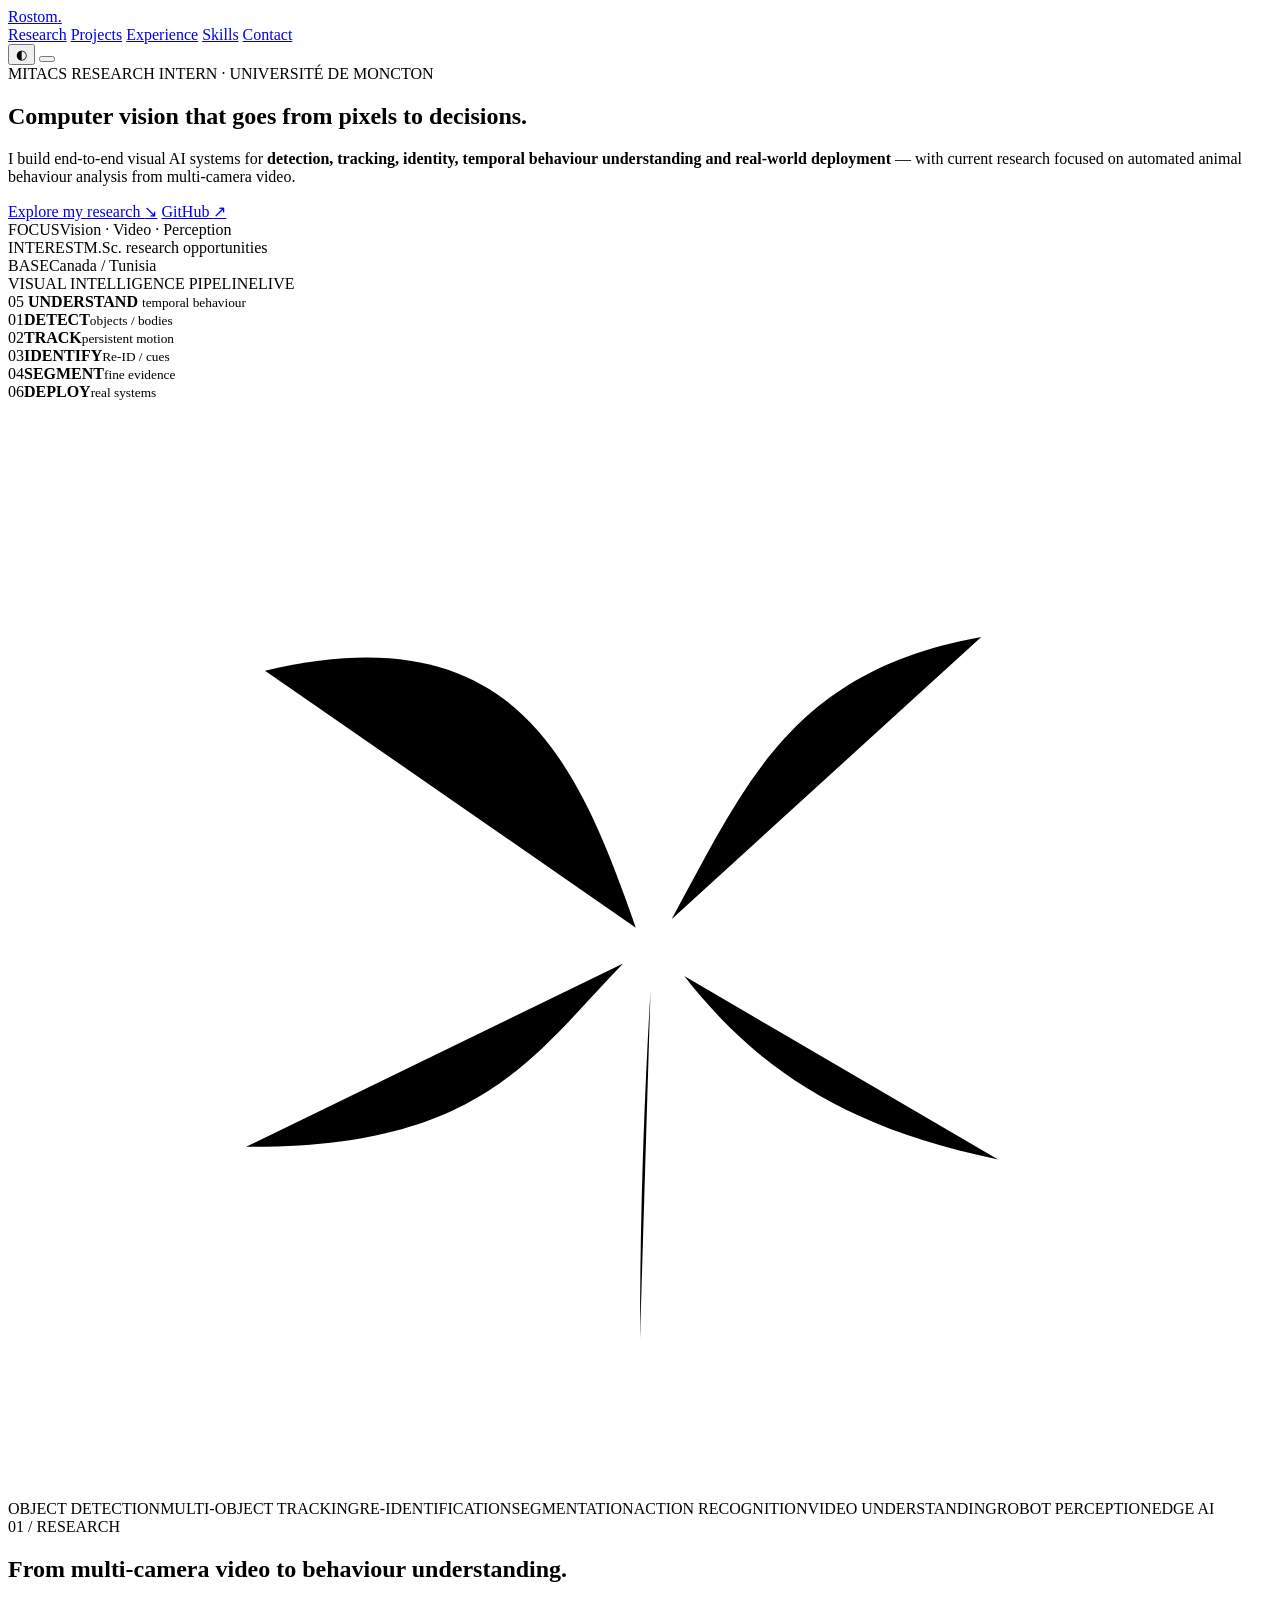
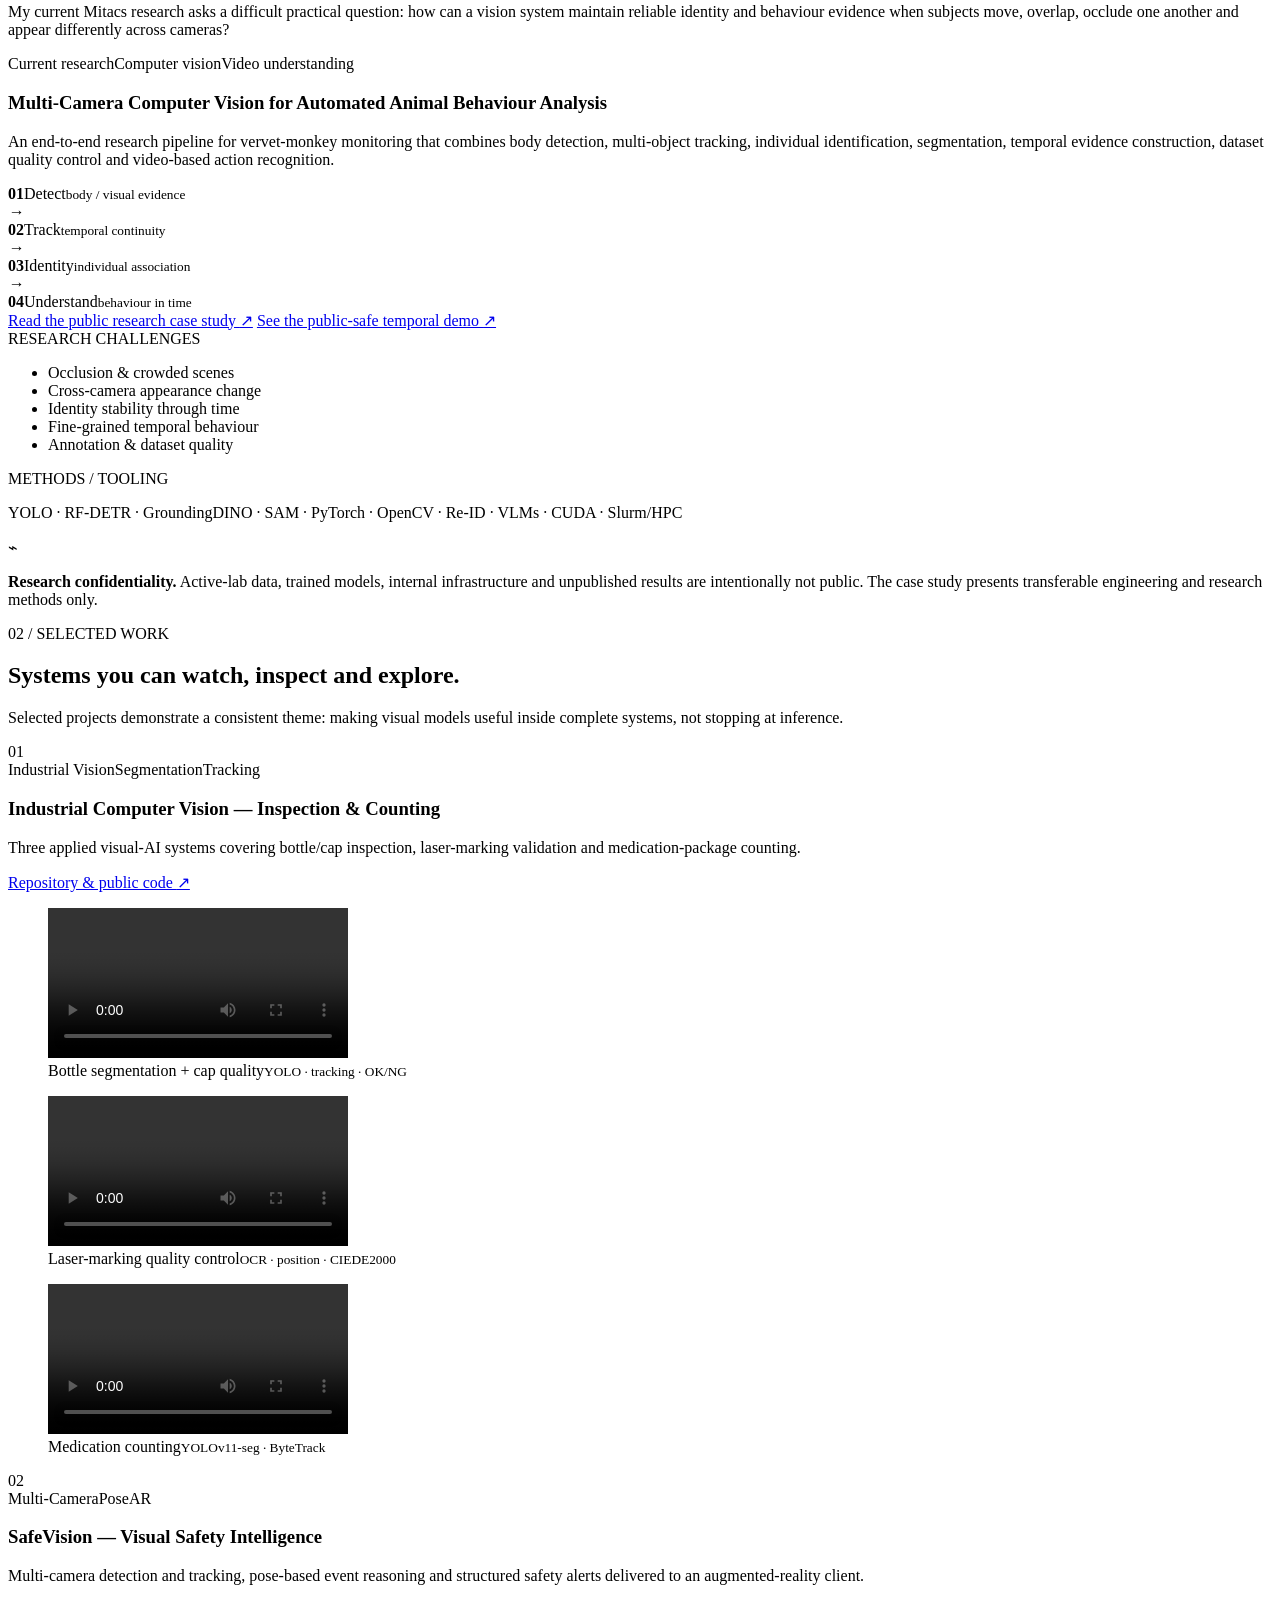
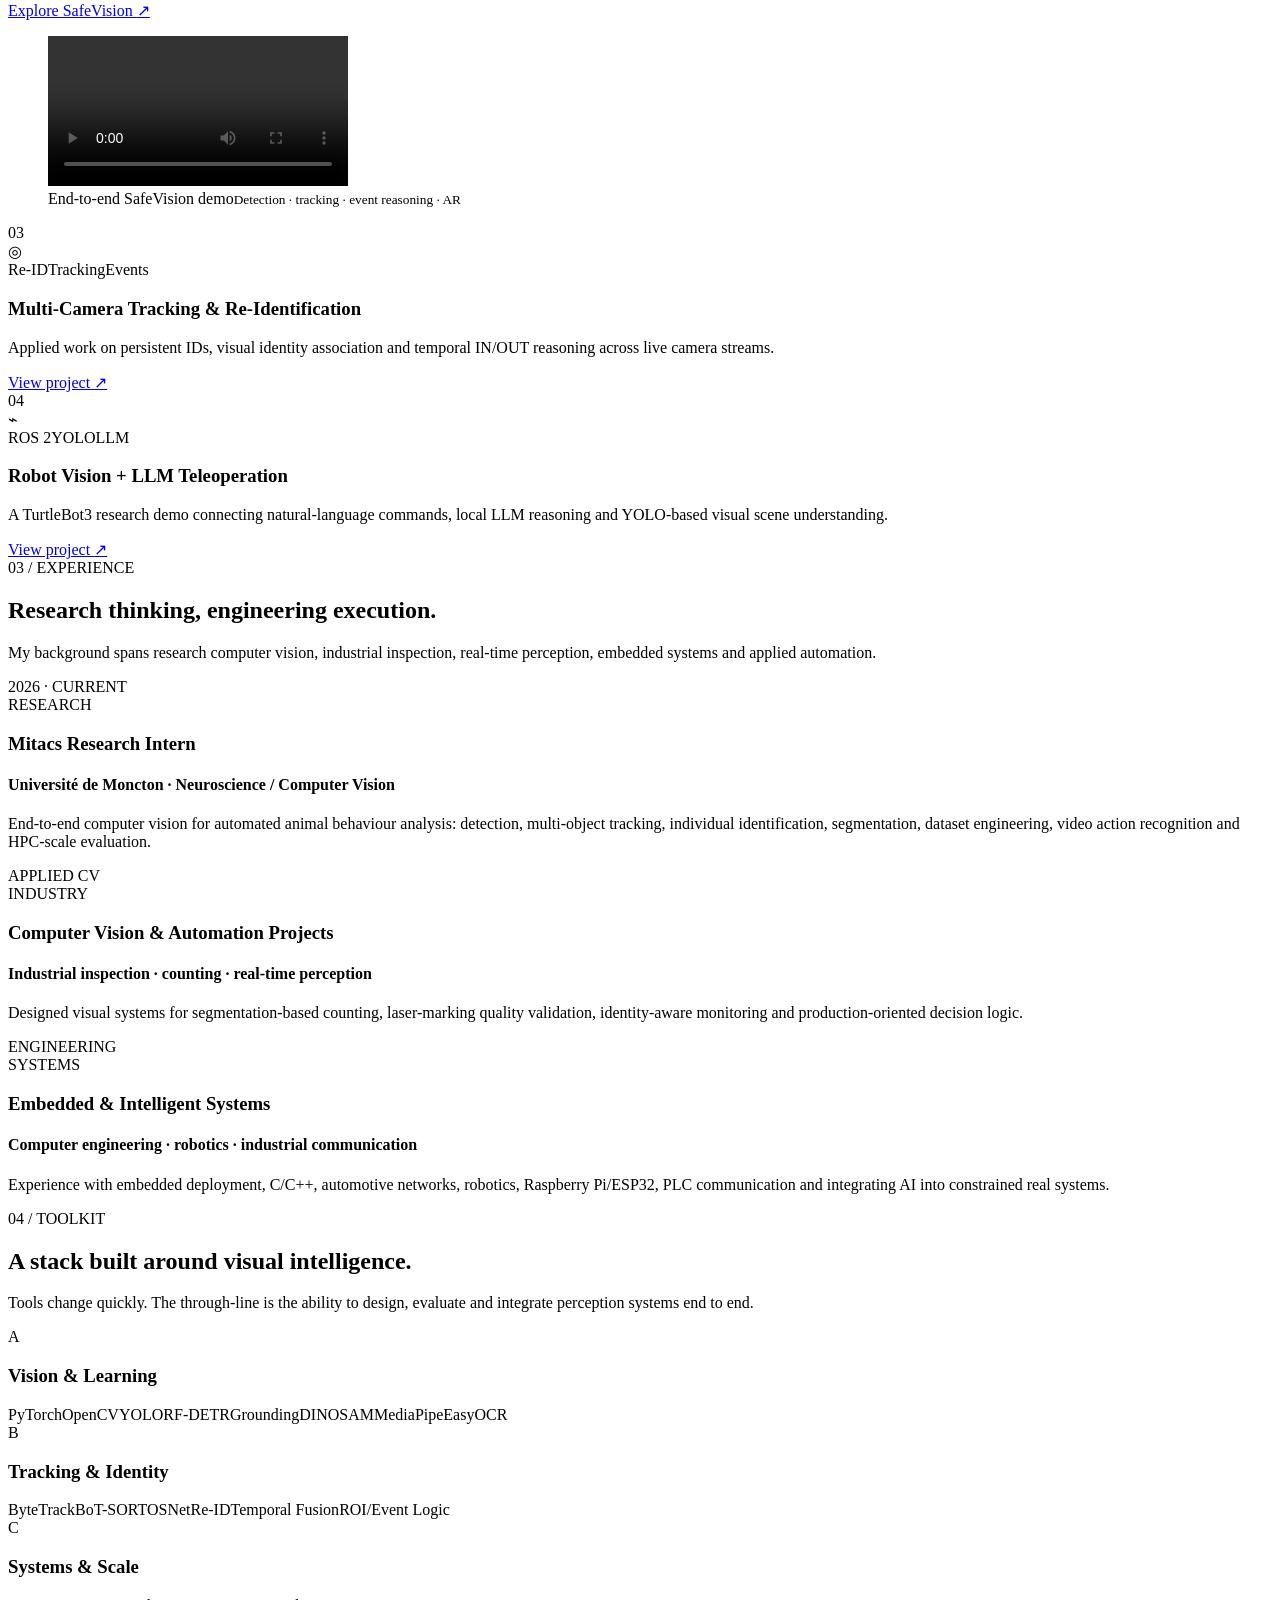
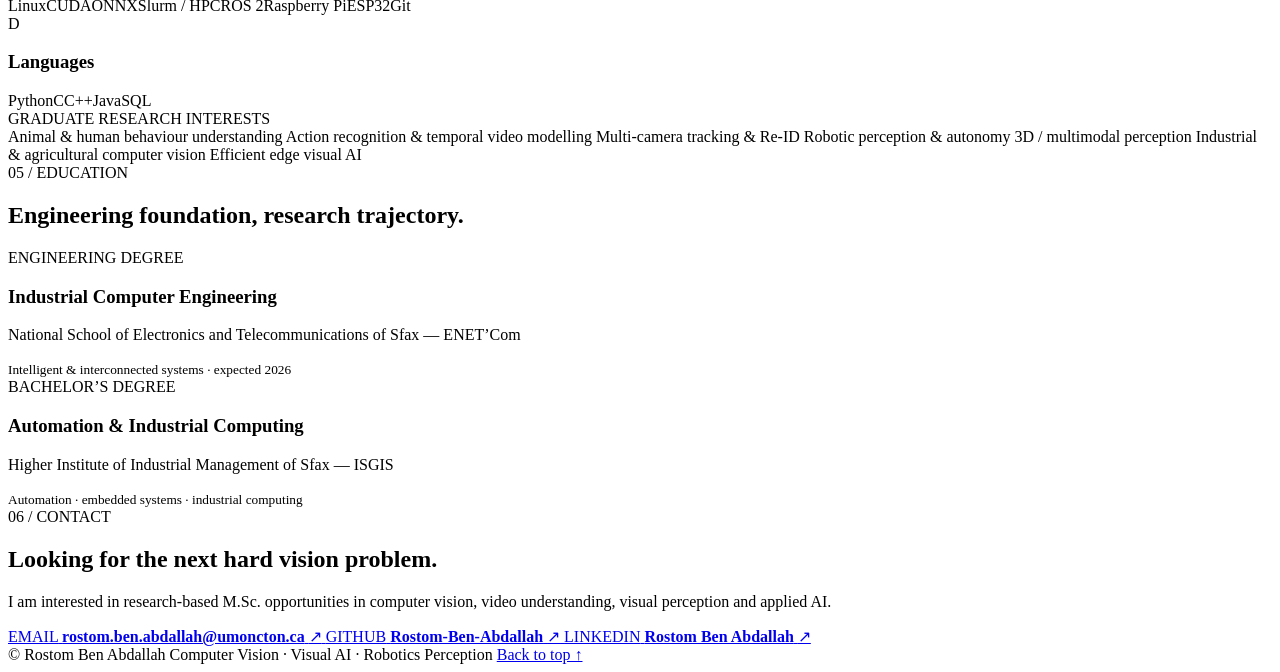
==== index.html @ 2f37734d "Build research-first computer vision portfolio homepage" ====
<!DOCTYPE html>
<html lang="en" data-theme="dark">
<head>
  <meta charset="UTF-8" />
  <meta name="viewport" content="width=device-width, initial-scale=1.0" />
  <meta name="theme-color" content="#07101f" />
  <meta name="description" content="Rostom Ben Abdallah — computer vision, visual AI, multi-object tracking, re-identification, action recognition, robotics perception and industrial vision." />
  <meta name="author" content="Rostom Ben Abdallah" />
  <meta property="og:title" content="Rostom Ben Abdallah | Computer Vision & Visual AI" />
  <meta property="og:description" content="Research portfolio in computer vision, behaviour understanding, tracking, re-identification, robotics perception and industrial visual AI." />
  <meta property="og:type" content="website" />
  <meta property="og:url" content="https://rostom-ben-abdallah.github.io/" />
  <meta name="twitter:card" content="summary_large_image" />
  <title>Rostom Ben Abdallah | Computer Vision & Visual AI</title>
  <link rel="icon" href="assets/favicon.svg" type="image/svg+xml" />
  <link rel="preconnect" href="https://fonts.googleapis.com" />
  <link rel="preconnect" href="https://fonts.gstatic.com" crossorigin />
  <link href="https://fonts.googleapis.com/css2?family=DM+Mono:wght@400;500&family=Manrope:wght@400;500;600;700;800&display=swap" rel="stylesheet" />
  <link rel="stylesheet" href="styles.css" />
  <script type="application/ld+json">
  {
    "@context": "https://schema.org",
    "@type": "Person",
    "name": "Rostom Ben Abdallah",
    "url": "https://rostom-ben-abdallah.github.io/",
    "sameAs": [
      "https://github.com/Rostom-Ben-Abdallah",
      "https://www.linkedin.com/in/rostom-ben-abdallah-77bb441a1/"
    ],
    "affiliation": {
      "@type": "CollegeOrUniversity",
      "name": "Université de Moncton"
    },
    "knowsAbout": [
      "Computer Vision",
      "Multi-Object Tracking",
      "Re-Identification",
      "Action Recognition",
      "Video Understanding",
      "Robotics Perception",
      "Industrial Artificial Intelligence"
    ]
  }
  </script>
</head>
<body>
  <div class="noise" aria-hidden="true"></div>
  <div class="cursor-glow" aria-hidden="true"></div>

  <header class="site-header" id="top">
    <nav class="nav shell" aria-label="Primary navigation">
      <a class="brand" href="#top" aria-label="Rostom Ben Abdallah home">
        <span class="brand-mark" aria-hidden="true"><span></span><span></span><span></span></span>
        <span>Rostom<span class="brand-dot">.</span></span>
      </a>

      <div class="nav-links" id="navLinks">
        <a href="#research">Research</a>
        <a href="#projects">Projects</a>
        <a href="#experience">Experience</a>
        <a href="#skills">Skills</a>
        <a href="#contact">Contact</a>
      </div>

      <div class="nav-actions">
        <button class="icon-btn" id="themeToggle" type="button" aria-label="Toggle light and dark theme" title="Toggle theme">
          <span class="theme-icon" aria-hidden="true">◐</span>
        </button>
        <button class="menu-btn" id="menuToggle" type="button" aria-label="Open navigation" aria-expanded="false">
          <span></span><span></span>
        </button>
      </div>
    </nav>
  </header>

  <main>
    <section class="hero shell" aria-labelledby="heroTitle">
      <div class="hero-copy reveal">
        <div class="eyebrow"><span class="status-dot"></span> MITACS RESEARCH INTERN · UNIVERSITÉ DE MONCTON</div>
        <h1 id="heroTitle">Computer vision that goes from <span class="gradient-text">pixels to decisions.</span></h1>
        <p class="hero-lede">
          I build end-to-end visual AI systems for <strong>detection, tracking, identity, temporal behaviour understanding and real-world deployment</strong> — with current research focused on automated animal behaviour analysis from multi-camera video.
        </p>
        <div class="hero-actions">
          <a class="btn btn-primary" href="#research">Explore my research <span aria-hidden="true">↘</span></a>
          <a class="btn btn-ghost" href="https://github.com/Rostom-Ben-Abdallah" target="_blank" rel="noreferrer">GitHub <span aria-hidden="true">↗</span></a>
        </div>
        <div class="hero-meta" aria-label="Research focus summary">
          <div><span class="meta-kicker">FOCUS</span><span>Vision · Video · Perception</span></div>
          <div><span class="meta-kicker">INTEREST</span><span>M.Sc. research opportunities</span></div>
          <div><span class="meta-kicker">BASE</span><span>Canada / Tunisia</span></div>
        </div>
      </div>

      <div class="hero-visual reveal delay-1" aria-label="Visual AI research pipeline illustration">
        <div class="vision-stage">
          <div class="scan-line" aria-hidden="true"></div>
          <div class="stage-grid" aria-hidden="true"></div>
          <div class="vision-caption"><span>VISUAL INTELLIGENCE PIPELINE</span><span class="live-pill">LIVE</span></div>

          <div class="pipeline-orbit orbit-a" aria-hidden="true"></div>
          <div class="pipeline-orbit orbit-b" aria-hidden="true"></div>

          <div class="pipeline-node node-core">
            <span class="node-index">05</span>
            <strong>UNDERSTAND</strong>
            <small>temporal behaviour</small>
          </div>
          <div class="pipeline-node node-detect"><span class="node-index">01</span><strong>DETECT</strong><small>objects / bodies</small></div>
          <div class="pipeline-node node-track"><span class="node-index">02</span><strong>TRACK</strong><small>persistent motion</small></div>
          <div class="pipeline-node node-id"><span class="node-index">03</span><strong>IDENTIFY</strong><small>Re-ID / cues</small></div>
          <div class="pipeline-node node-seg"><span class="node-index">04</span><strong>SEGMENT</strong><small>fine evidence</small></div>
          <div class="pipeline-node node-deploy"><span class="node-index">06</span><strong>DEPLOY</strong><small>real systems</small></div>

          <svg class="pipeline-lines" viewBox="0 0 600 520" aria-hidden="true">
            <defs>
              <linearGradient id="lineGradient" x1="0" x2="1">
                <stop offset="0%" stop-color="#4fd1ff" stop-opacity="0.12" />
                <stop offset="50%" stop-color="#8f7cff" stop-opacity="0.78" />
                <stop offset="100%" stop-color="#7df7c5" stop-opacity="0.14" />
              </linearGradient>
            </defs>
            <path d="M122 128 C240 100 270 170 298 250" />
            <path d="M462 112 C372 128 350 182 315 246" />
            <path d="M113 354 C225 355 250 310 292 267" />
            <path d="M470 360 C390 344 350 310 321 273" />
            <path d="M300 445 C300 385 302 330 305 280" />
          </svg>
        </div>
      </div>
    </section>

    <section class="signal-strip" aria-label="Technical areas">
      <div class="signal-track">
        <span>OBJECT DETECTION</span><i></i><span>MULTI-OBJECT TRACKING</span><i></i><span>RE-IDENTIFICATION</span><i></i><span>SEGMENTATION</span><i></i><span>ACTION RECOGNITION</span><i></i><span>VIDEO UNDERSTANDING</span><i></i><span>ROBOT PERCEPTION</span><i></i><span>EDGE AI</span>
      </div>
    </section>

    <section class="section shell" id="research" aria-labelledby="researchTitle">
      <div class="section-heading reveal">
        <div>
          <span class="section-index">01 / RESEARCH</span>
          <h2 id="researchTitle">From multi-camera video to <span class="muted">behaviour understanding.</span></h2>
        </div>
        <p>
          My current Mitacs research asks a difficult practical question: how can a vision system maintain reliable identity and behaviour evidence when subjects move, overlap, occlude one another and appear differently across cameras?
        </p>
      </div>

      <article class="research-feature reveal">
        <div class="research-main">
          <div class="research-labels">
            <span>Current research</span><span>Computer vision</span><span>Video understanding</span>
          </div>
          <h3>Multi-Camera Computer Vision for Automated Animal Behaviour Analysis</h3>
          <p>
            An end-to-end research pipeline for vervet-monkey monitoring that combines body detection, multi-object tracking, individual identification, segmentation, temporal evidence construction, dataset quality control and video-based action recognition.
          </p>

          <div class="research-flow" aria-label="Research workflow">
            <div><b>01</b><span>Detect</span><small>body / visual evidence</small></div>
            <em>→</em>
            <div><b>02</b><span>Track</span><small>temporal continuity</small></div>
            <em>→</em>
            <div><b>03</b><span>Identity</span><small>individual association</small></div>
            <em>→</em>
            <div><b>04</b><span>Understand</span><small>behaviour in time</small></div>
          </div>

          <div class="research-links">
            <a class="text-link" href="https://github.com/Rostom-Ben-Abdallah/Rostom-Ben-Abdallah/blob/main/portfolio/mitacs-animal-behavior-vision.md" target="_blank" rel="noreferrer">Read the public research case study <span>↗</span></a>
            <a class="text-link" href="https://github.com/Rostom-Ben-Abdallah/Rostom-Ben-Abdallah/tree/main/demos" target="_blank" rel="noreferrer">See the public-safe temporal demo <span>↗</span></a>
          </div>
        </div>

        <aside class="research-aside">
          <div class="aside-block">
            <span class="aside-title">RESEARCH CHALLENGES</span>
            <ul>
              <li>Occlusion & crowded scenes</li>
              <li>Cross-camera appearance change</li>
              <li>Identity stability through time</li>
              <li>Fine-grained temporal behaviour</li>
              <li>Annotation & dataset quality</li>
            </ul>
          </div>
          <div class="aside-block">
            <span class="aside-title">METHODS / TOOLING</span>
            <p>YOLO · RF-DETR · GroundingDINO · SAM · PyTorch · OpenCV · Re-ID · VLMs · CUDA · Slurm/HPC</p>
          </div>
          <div class="confidential-note">
            <span aria-hidden="true">⌁</span>
            <p><strong>Research confidentiality.</strong> Active-lab data, trained models, internal infrastructure and unpublished results are intentionally not public. The case study presents transferable engineering and research methods only.</p>
          </div>
        </aside>
      </article>
    </section>

    <section class="section section-projects" id="projects" aria-labelledby="projectsTitle">
      <div class="shell">
        <div class="section-heading reveal">
          <div>
            <span class="section-index">02 / SELECTED WORK</span>
            <h2 id="projectsTitle">Systems you can <span class="muted">watch, inspect and explore.</span></h2>
          </div>
          <p>Selected projects demonstrate a consistent theme: making visual models useful inside complete systems, not stopping at inference.</p>
        </div>

        <div class="project-grid">
          <article class="project-card project-wide reveal">
            <div class="project-info">
              <div class="project-number">01</div>
              <div class="project-tags"><span>Industrial Vision</span><span>Segmentation</span><span>Tracking</span></div>
              <h3>Industrial Computer Vision — Inspection & Counting</h3>
              <p>Three applied visual-AI systems covering bottle/cap inspection, laser-marking validation and medication-package counting.</p>
              <a class="text-link" href="https://github.com/Rostom-Ben-Abdallah/industrial-vision-quality-control" target="_blank" rel="noreferrer">Repository & public code <span>↗</span></a>
            </div>
            <div class="video-stack">
              <figure class="video-card">
                <video controls playsinline preload="metadata" src="https://github.com/user-attachments/assets/8f01de0a-532a-40ac-932f-2ff271ecea43"></video>
                <figcaption><span>Bottle segmentation + cap quality</span><small>YOLO · tracking · OK/NG</small></figcaption>
              </figure>
              <figure class="video-card">
                <video controls playsinline preload="metadata" src="https://github.com/user-attachments/assets/8aa7c5ec-2791-41a1-9837-2bae320c3ea0"></video>
                <figcaption><span>Laser-marking quality control</span><small>OCR · position · CIEDE2000</small></figcaption>
              </figure>
              <figure class="video-card">
                <video controls playsinline preload="metadata" src="https://github.com/user-attachments/assets/c11e8a28-19eb-49b8-8467-d3547293a64f"></video>
                <figcaption><span>Medication counting</span><small>YOLOv11-seg · ByteTrack</small></figcaption>
              </figure>
            </div>
          </article>

          <article class="project-card reveal">
            <div class="project-info compact">
              <div class="project-number">02</div>
              <div class="project-tags"><span>Multi-Camera</span><span>Pose</span><span>AR</span></div>
              <h3>SafeVision — Visual Safety Intelligence</h3>
              <p>Multi-camera detection and tracking, pose-based event reasoning and structured safety alerts delivered to an augmented-reality client.</p>
              <a class="text-link" href="https://github.com/Rostom-Ben-Abdallah/safevision-multicamera-vision" target="_blank" rel="noreferrer">Explore SafeVision <span>↗</span></a>
            </div>
            <figure class="video-card video-feature">
              <video controls playsinline preload="metadata" src="https://github.com/user-attachments/assets/1d871f73-b5b0-446e-bc65-86a07baaf2be"></video>
              <figcaption><span>End-to-end SafeVision demo</span><small>Detection · tracking · event reasoning · AR</small></figcaption>
            </figure>
          </article>

          <article class="project-card project-minimal reveal">
            <div class="project-number">03</div>
            <div class="project-icon" aria-hidden="true">◎</div>
            <div class="project-tags"><span>Re-ID</span><span>Tracking</span><span>Events</span></div>
            <h3>Multi-Camera Tracking & Re-Identification</h3>
            <p>Applied work on persistent IDs, visual identity association and temporal IN/OUT reasoning across live camera streams.</p>
            <a class="text-link" href="https://github.com/Rostom-Ben-Abdallah/multicamera-tracking-reid" target="_blank" rel="noreferrer">View project <span>↗</span></a>
          </article>

          <article class="project-card project-minimal reveal">
            <div class="project-number">04</div>
            <div class="project-icon" aria-hidden="true">⌁</div>
            <div class="project-tags"><span>ROS 2</span><span>YOLO</span><span>LLM</span></div>
            <h3>Robot Vision + LLM Teleoperation</h3>
            <p>A TurtleBot3 research demo connecting natural-language commands, local LLM reasoning and YOLO-based visual scene understanding.</p>
            <a class="text-link" href="https://github.com/Rostom-Ben-Abdallah/robot-vision-llm-teleop" target="_blank" rel="noreferrer">View project <span>↗</span></a>
          </article>
        </div>
      </div>
    </section>

    <section class="section shell" id="experience" aria-labelledby="experienceTitle">
      <div class="section-heading reveal">
        <div>
          <span class="section-index">03 / EXPERIENCE</span>
          <h2 id="experienceTitle">Research thinking, <span class="muted">engineering execution.</span></h2>
        </div>
        <p>My background spans research computer vision, industrial inspection, real-time perception, embedded systems and applied automation.</p>
      </div>

      <div class="timeline reveal">
        <article class="timeline-item current">
          <div class="timeline-date">2026 · CURRENT</div>
          <div class="timeline-line"><span></span></div>
          <div class="timeline-content">
            <span class="timeline-type">RESEARCH</span>
            <h3>Mitacs Research Intern</h3>
            <h4>Université de Moncton · Neuroscience / Computer Vision</h4>
            <p>End-to-end computer vision for automated animal behaviour analysis: detection, multi-object tracking, individual identification, segmentation, dataset engineering, video action recognition and HPC-scale evaluation.</p>
          </div>
        </article>

        <article class="timeline-item">
          <div class="timeline-date">APPLIED CV</div>
          <div class="timeline-line"><span></span></div>
          <div class="timeline-content">
            <span class="timeline-type">INDUSTRY</span>
            <h3>Computer Vision & Automation Projects</h3>
            <h4>Industrial inspection · counting · real-time perception</h4>
            <p>Designed visual systems for segmentation-based counting, laser-marking quality validation, identity-aware monitoring and production-oriented decision logic.</p>
          </div>
        </article>

        <article class="timeline-item">
          <div class="timeline-date">ENGINEERING</div>
          <div class="timeline-line"><span></span></div>
          <div class="timeline-content">
            <span class="timeline-type">SYSTEMS</span>
            <h3>Embedded & Intelligent Systems</h3>
            <h4>Computer engineering · robotics · industrial communication</h4>
            <p>Experience with embedded deployment, C/C++, automotive networks, robotics, Raspberry Pi/ESP32, PLC communication and integrating AI into constrained real systems.</p>
          </div>
        </article>
      </div>
    </section>

    <section class="section skills-section" id="skills" aria-labelledby="skillsTitle">
      <div class="shell">
        <div class="section-heading reveal">
          <div>
            <span class="section-index">04 / TOOLKIT</span>
            <h2 id="skillsTitle">A stack built around <span class="muted">visual intelligence.</span></h2>
          </div>
          <p>Tools change quickly. The through-line is the ability to design, evaluate and integrate perception systems end to end.</p>
        </div>

        <div class="skills-grid reveal">
          <div class="skill-group">
            <span class="skill-index">A</span>
            <h3>Vision & Learning</h3>
            <div class="skill-cloud"><span>PyTorch</span><span>OpenCV</span><span>YOLO</span><span>RF-DETR</span><span>GroundingDINO</span><span>SAM</span><span>MediaPipe</span><span>EasyOCR</span></div>
          </div>
          <div class="skill-group">
            <span class="skill-index">B</span>
            <h3>Tracking & Identity</h3>
            <div class="skill-cloud"><span>ByteTrack</span><span>BoT-SORT</span><span>OSNet</span><span>Re-ID</span><span>Temporal Fusion</span><span>ROI/Event Logic</span></div>
          </div>
          <div class="skill-group">
            <span class="skill-index">C</span>
            <h3>Systems & Scale</h3>
            <div class="skill-cloud"><span>Linux</span><span>CUDA</span><span>ONNX</span><span>Slurm / HPC</span><span>ROS 2</span><span>Raspberry Pi</span><span>ESP32</span><span>Git</span></div>
          </div>
          <div class="skill-group">
            <span class="skill-index">D</span>
            <h3>Languages</h3>
            <div class="skill-cloud"><span>Python</span><span>C</span><span>C++</span><span>Java</span><span>SQL</span></div>
          </div>
        </div>

        <div class="research-interests reveal">
          <span class="aside-title">GRADUATE RESEARCH INTERESTS</span>
          <div class="interest-list">
            <span>Animal & human behaviour understanding</span>
            <span>Action recognition & temporal video modelling</span>
            <span>Multi-camera tracking & Re-ID</span>
            <span>Robotic perception & autonomy</span>
            <span>3D / multimodal perception</span>
            <span>Industrial & agricultural computer vision</span>
            <span>Efficient edge visual AI</span>
          </div>
        </div>
      </div>
    </section>

    <section class="section shell education-section" aria-labelledby="educationTitle">
      <div class="section-heading reveal">
        <div>
          <span class="section-index">05 / EDUCATION</span>
          <h2 id="educationTitle">Engineering foundation, <span class="muted">research trajectory.</span></h2>
        </div>
      </div>
      <div class="education-grid reveal">
        <article>
          <span class="education-level">ENGINEERING DEGREE</span>
          <h3>Industrial Computer Engineering</h3>
          <p>National School of Electronics and Telecommunications of Sfax — ENET’Com</p>
          <small>Intelligent & interconnected systems · expected 2026</small>
        </article>
        <article>
          <span class="education-level">BACHELOR’S DEGREE</span>
          <h3>Automation & Industrial Computing</h3>
          <p>Higher Institute of Industrial Management of Sfax — ISGIS</p>
          <small>Automation · embedded systems · industrial computing</small>
        </article>
      </div>
    </section>

    <section class="contact-section" id="contact" aria-labelledby="contactTitle">
      <div class="shell contact-grid">
        <div class="contact-copy reveal">
          <span class="section-index">06 / CONTACT</span>
          <h2 id="contactTitle">Looking for the next hard <span class="gradient-text">vision problem.</span></h2>
          <p>I am interested in research-based M.Sc. opportunities in computer vision, video understanding, visual perception and applied AI.</p>
        </div>
        <div class="contact-actions reveal delay-1">
          <a class="contact-card" href="mailto:rostom.ben.abdallah@umoncton.ca">
            <span class="contact-label">EMAIL</span>
            <strong>rostom.ben.abdallah@umoncton.ca</strong>
            <span class="contact-arrow">↗</span>
          </a>
          <a class="contact-card" href="https://github.com/Rostom-Ben-Abdallah" target="_blank" rel="noreferrer">
            <span class="contact-label">GITHUB</span>
            <strong>Rostom-Ben-Abdallah</strong>
            <span class="contact-arrow">↗</span>
          </a>
          <a class="contact-card" href="https://www.linkedin.com/in/rostom-ben-abdallah-77bb441a1/" target="_blank" rel="noreferrer">
            <span class="contact-label">LINKEDIN</span>
            <strong>Rostom Ben Abdallah</strong>
            <span class="contact-arrow">↗</span>
          </a>
        </div>
      </div>
    </section>
  </main>

  <footer class="footer shell">
    <span>© <span id="year"></span> Rostom Ben Abdallah</span>
    <span>Computer Vision · Visual AI · Robotics Perception</span>
    <a href="#top">Back to top ↑</a>
  </footer>

  <script src="app.js"></script>
</body>
</html>
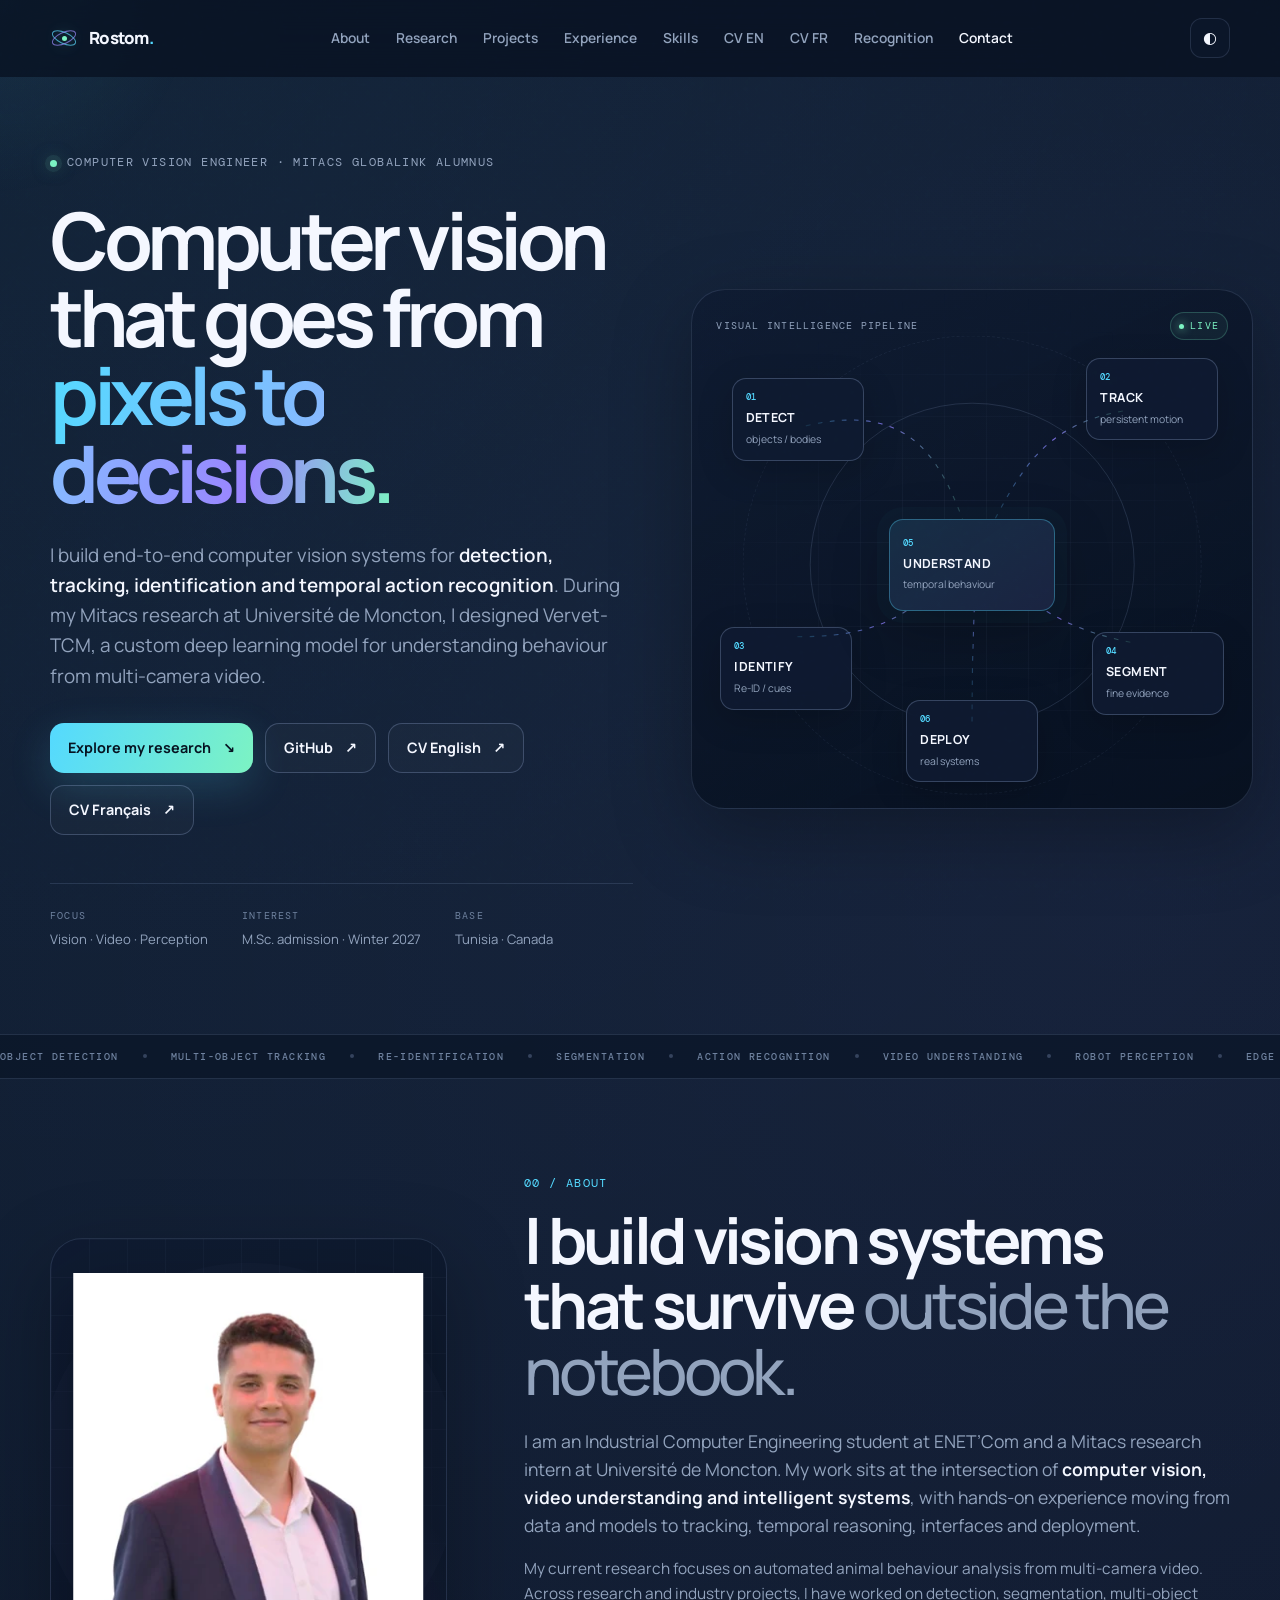
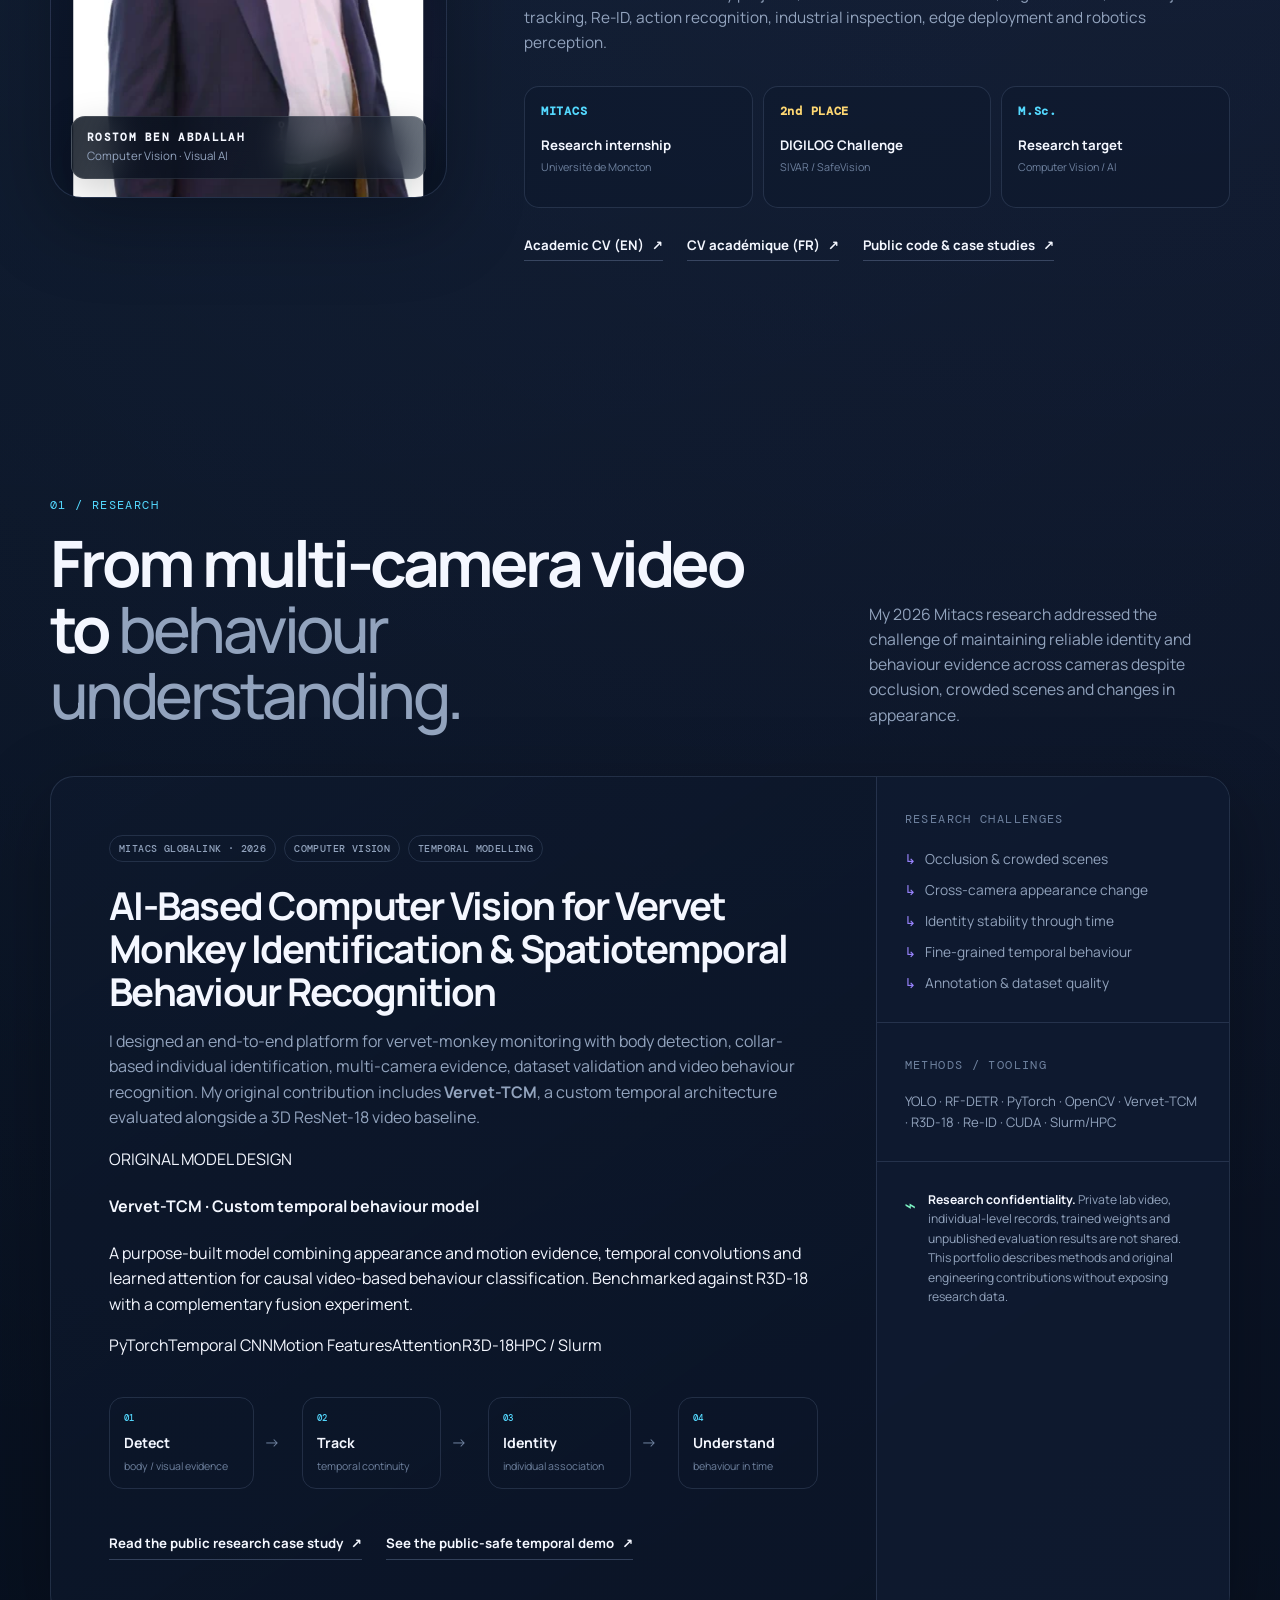
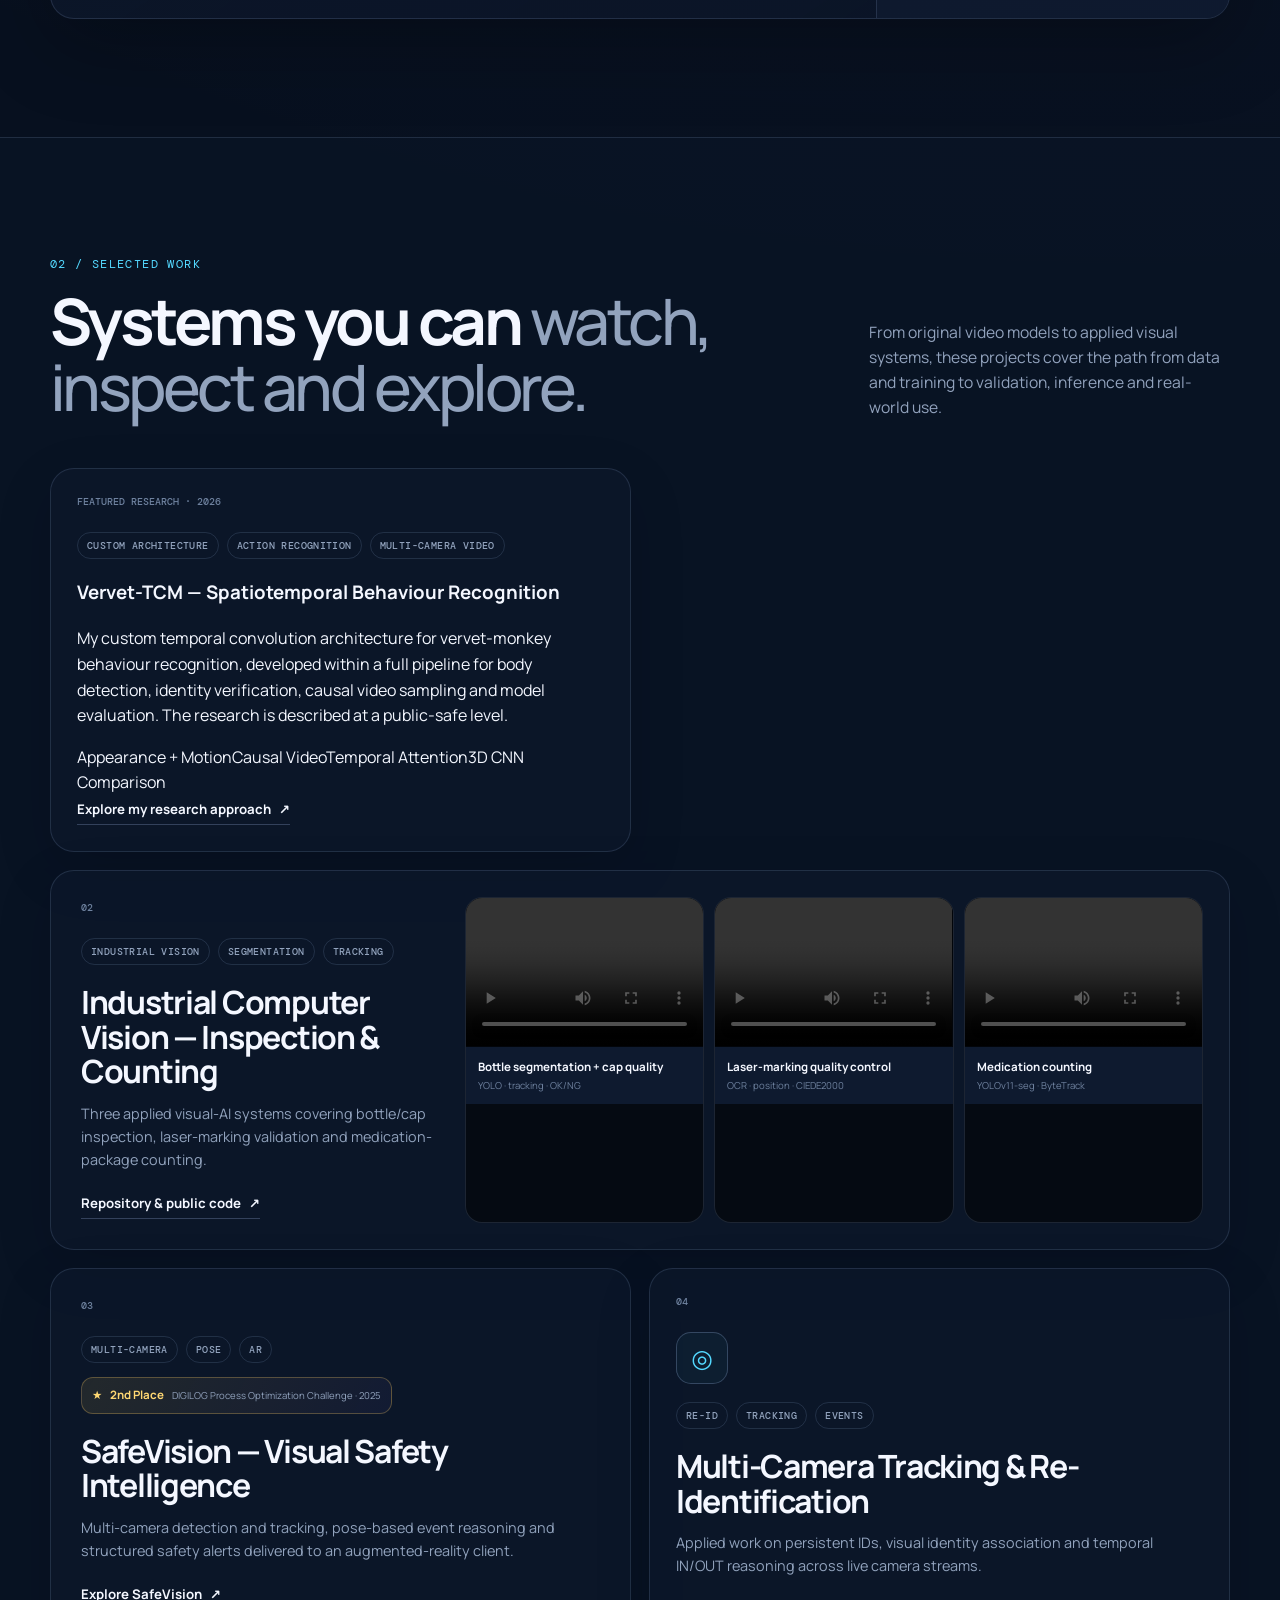
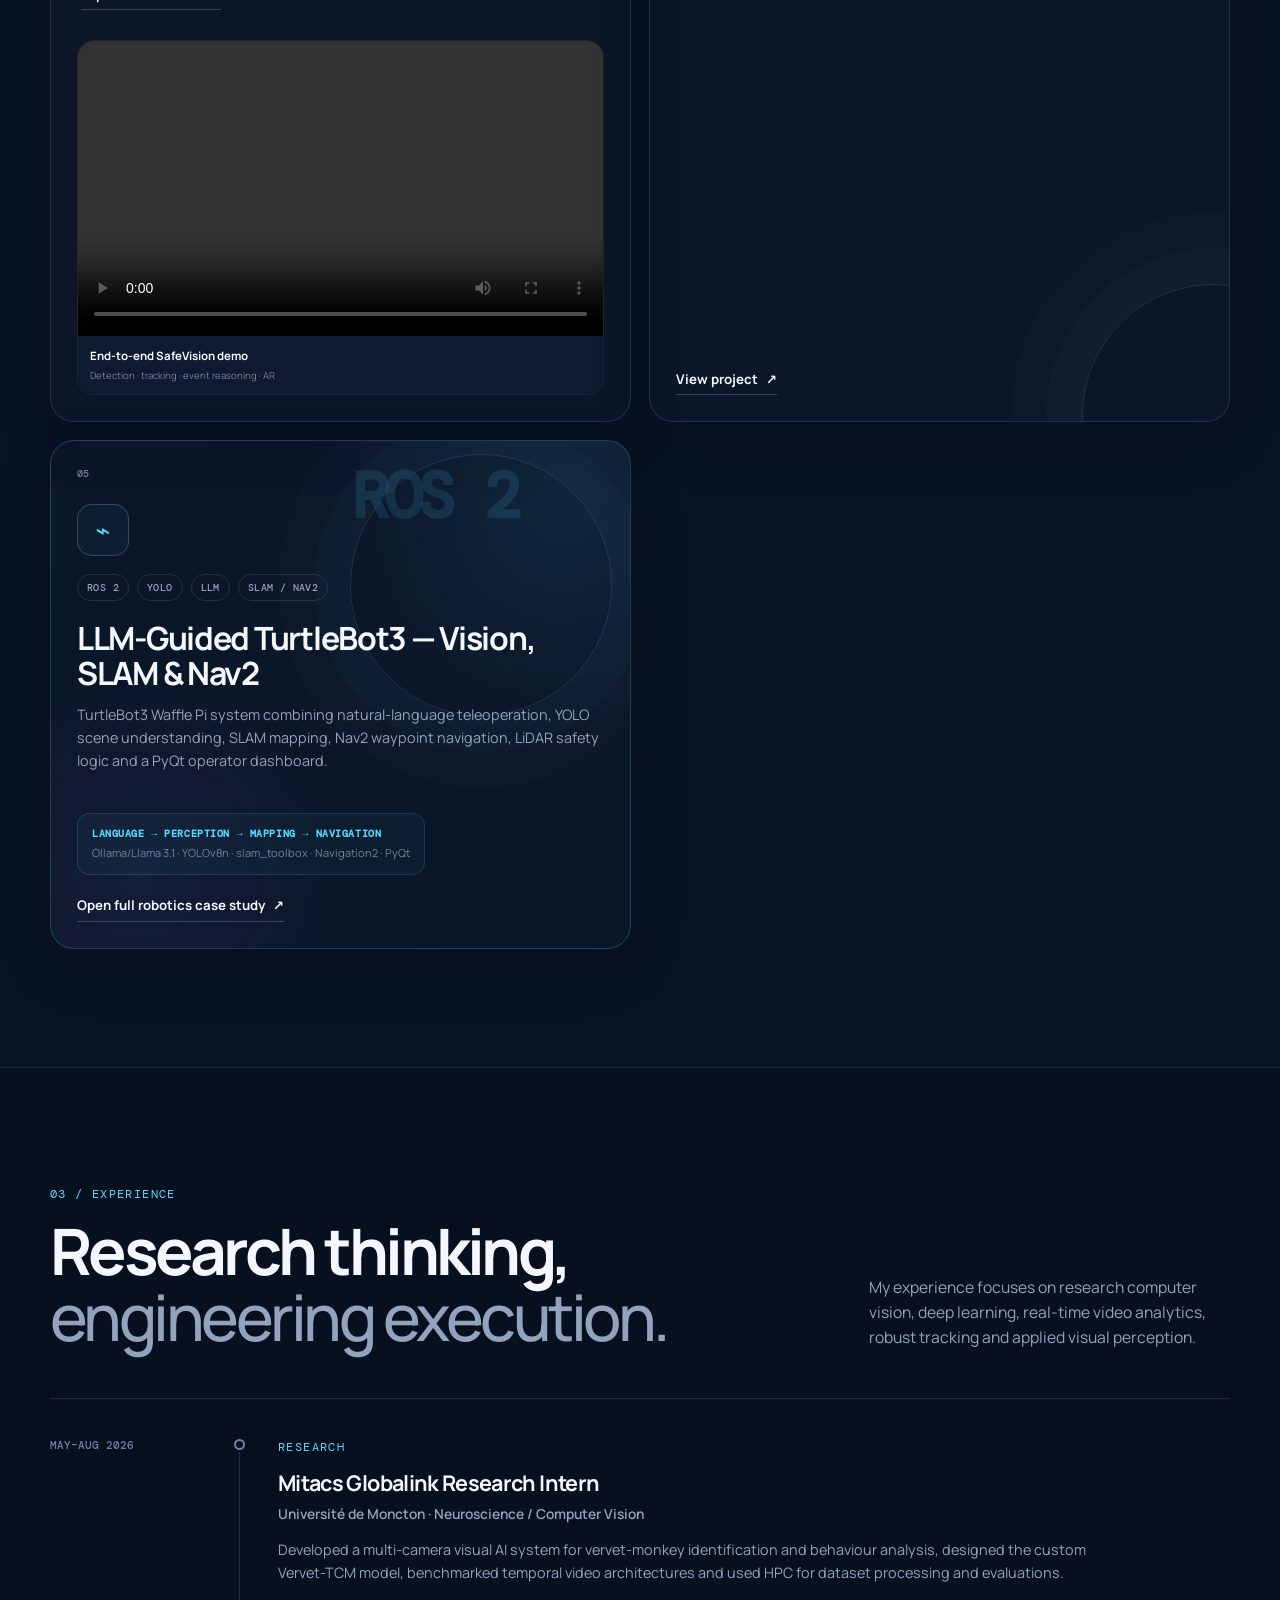
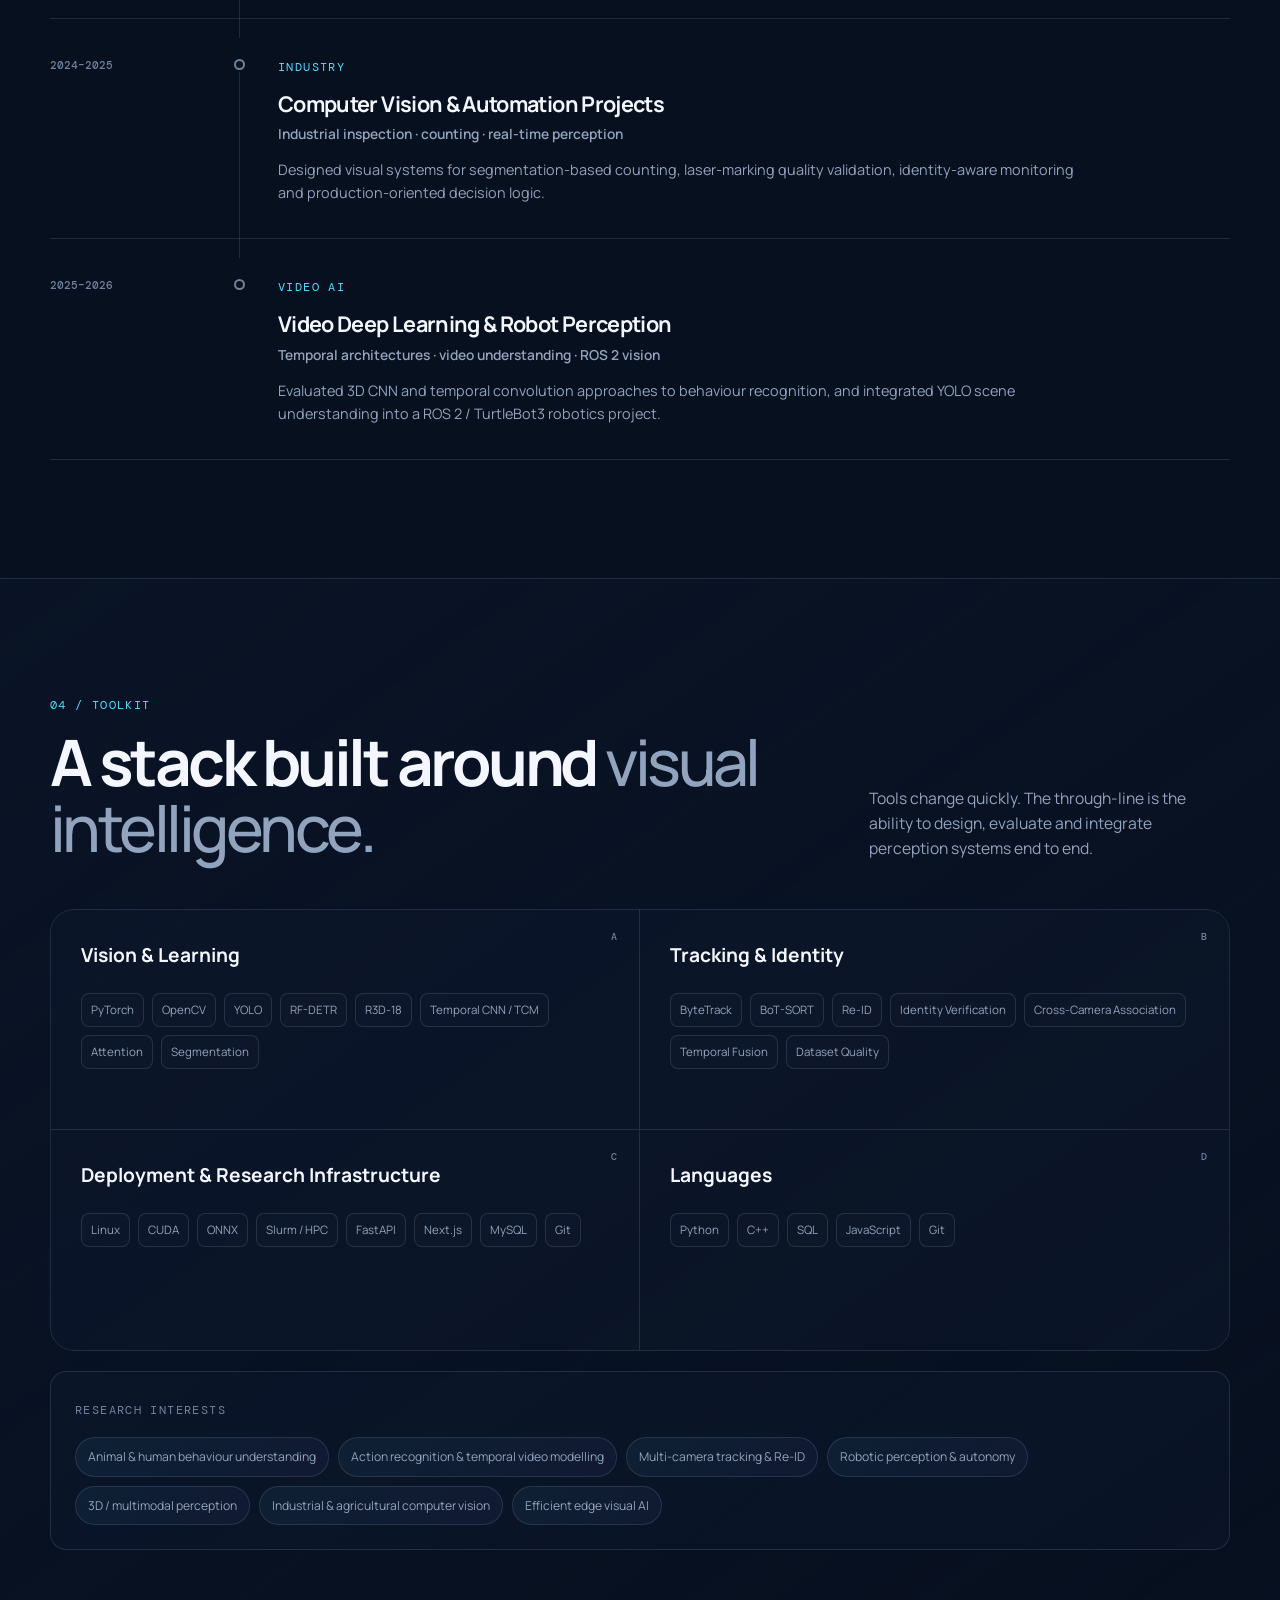
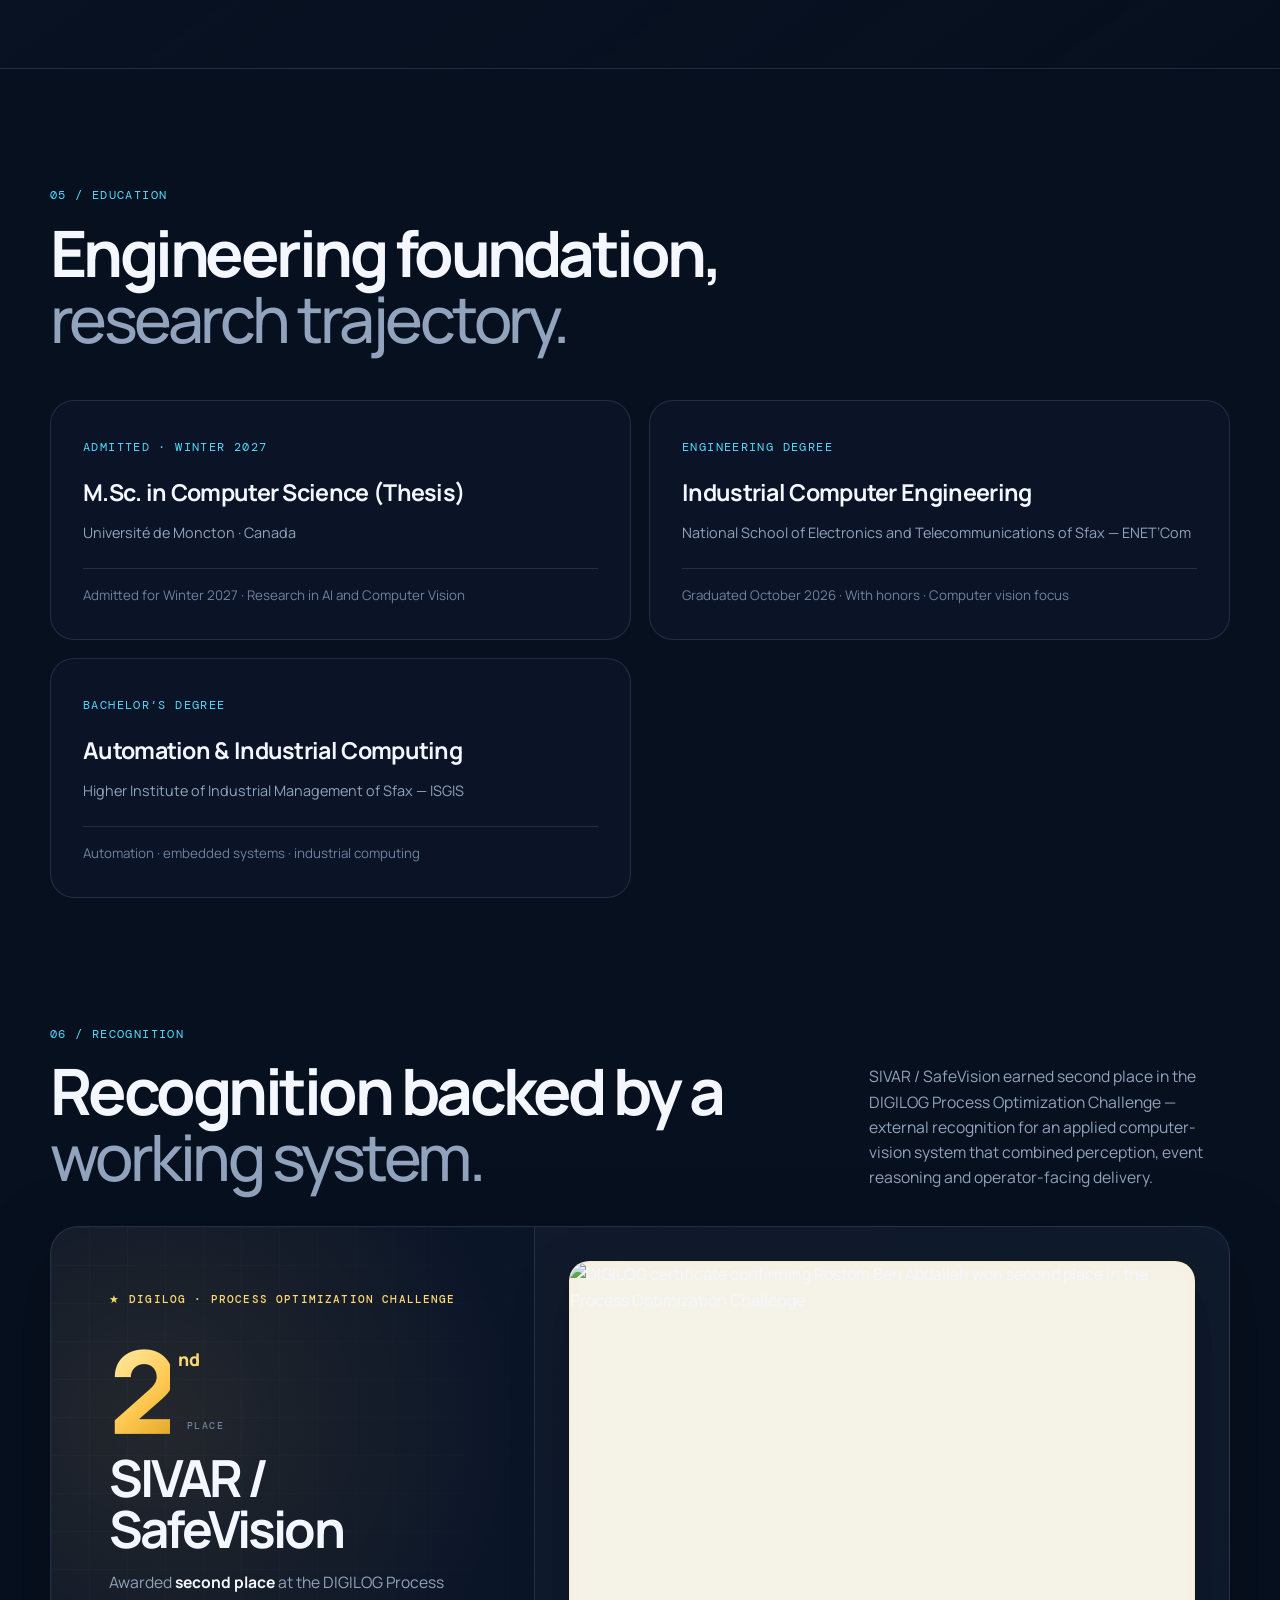
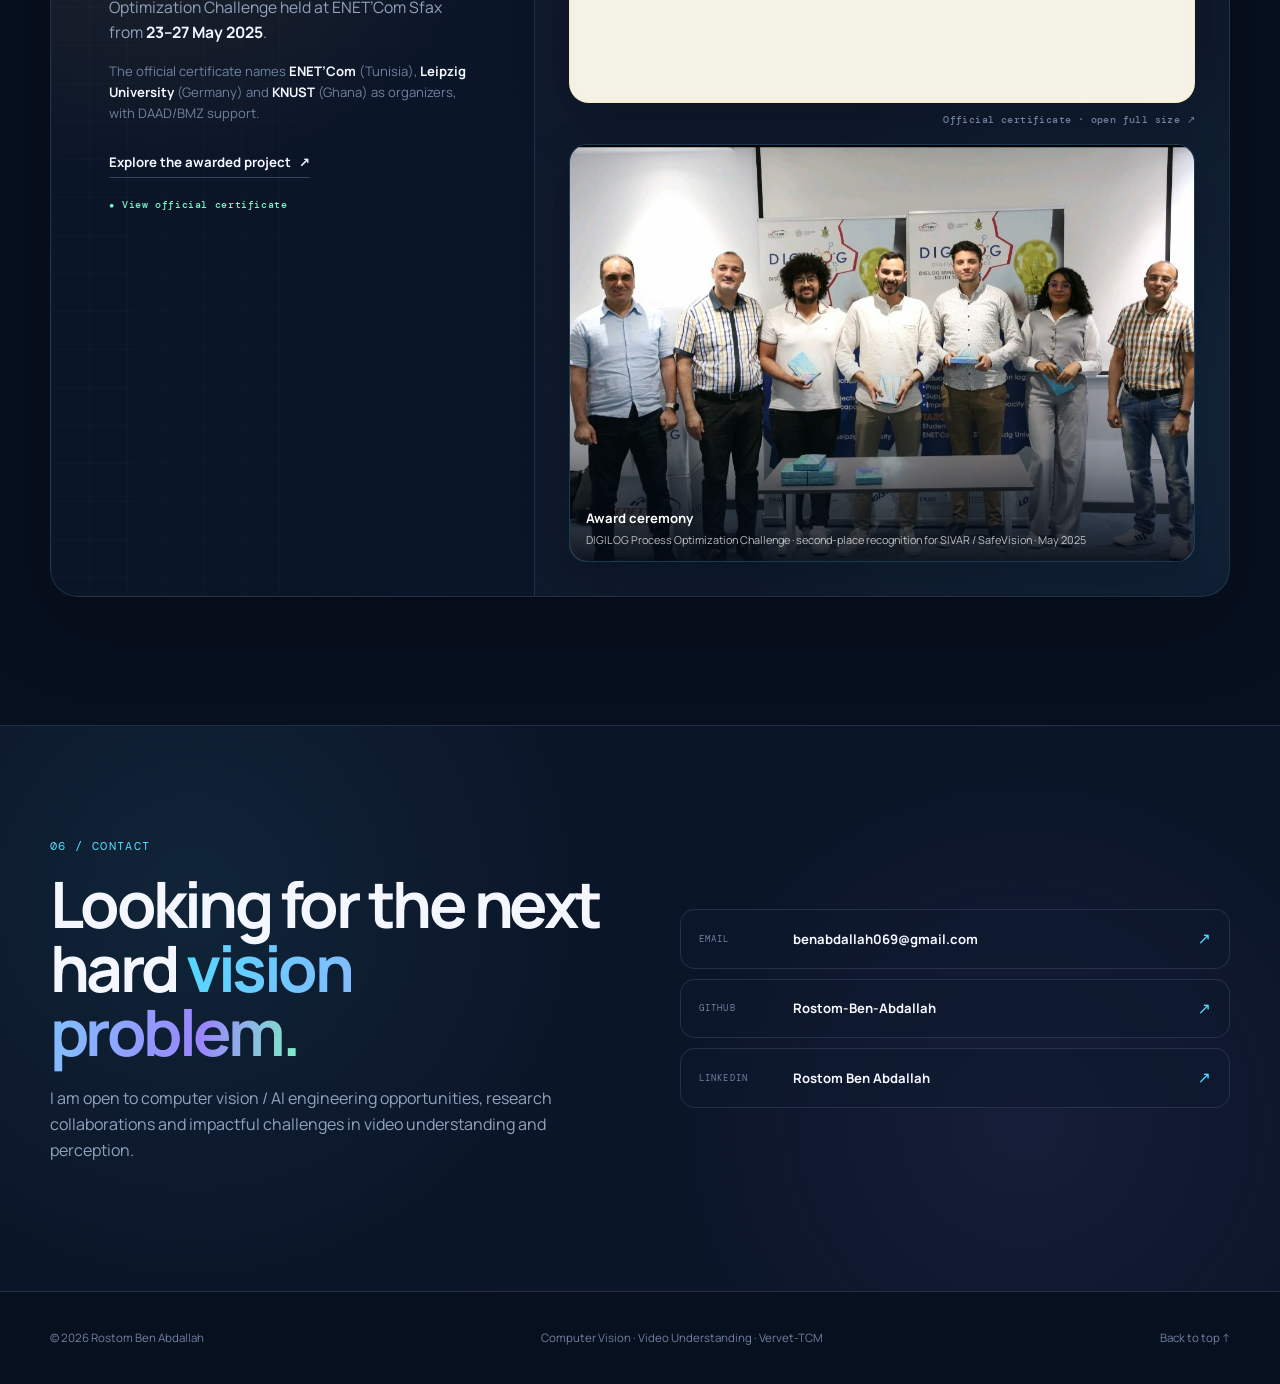
==== commit de972ab7: "Refresh computer vision portfolio for 2026 graduation and Vervet-TCM" ====
--- a/index.html
+++ b/index.html
@@ -4,10 +4,10 @@
   <meta charset="UTF-8" />
   <meta name="viewport" content="width=device-width, initial-scale=1.0" />
   <meta name="theme-color" content="#07101f" />
-  <meta name="description" content="Rostom Ben Abdallah — computer vision, visual AI, multi-object tracking, re-identification, action recognition, robotics perception and industrial vision." />
+  <meta name="description" content="Rostom Ben Abdallah — Computer Vision Engineer, Mitacs Globalink alumnus, creator of Vervet-TCM, focused on video understanding, tracking and temporal action recognition." />
   <meta name="author" content="Rostom Ben Abdallah" />
   <meta property="og:title" content="Rostom Ben Abdallah | Computer Vision & Visual AI" />
-  <meta property="og:description" content="Research portfolio in computer vision, behaviour understanding, tracking, re-identification, robotics perception and industrial visual AI." />
+  <meta property="og:description" content="Computer vision engineering portfolio featuring Vervet-TCM, multi-camera behaviour recognition, industrial visual AI, tracking and robotics perception." />
   <meta property="og:type" content="website" />
   <meta property="og:url" content="https://rostom-ben-abdallah.github.io/" />
   <meta name="twitter:card" content="summary_large_image" />
@@ -76,10 +76,10 @@
   <main>
     <section class="hero shell" aria-labelledby="heroTitle">
       <div class="hero-copy reveal">
-        <div class="eyebrow"><span class="status-dot"></span> MITACS RESEARCH INTERN · UNIVERSITÉ DE MONCTON</div>
+        <div class="eyebrow"><span class="status-dot"></span> COMPUTER VISION ENGINEER · MITACS GLOBALINK ALUMNUS</div>
         <h1 id="heroTitle">Computer vision that goes from <span class="gradient-text">pixels to decisions.</span></h1>
         <p class="hero-lede">
-          I build end-to-end visual AI systems for <strong>detection, tracking, identity, temporal behaviour understanding and real-world deployment</strong> — with current research focused on automated animal behaviour analysis from multi-camera video.
+          I build end-to-end computer vision systems for <strong>detection, tracking, identification and temporal action recognition</strong>. During my Mitacs research at Université de Moncton, I designed Vervet-TCM, a custom deep learning model for understanding behaviour from multi-camera video.
         </p>
         <div class="hero-actions">
           <a class="btn btn-primary" href="#research">Explore my research <span aria-hidden="true">↘</span></a>
@@ -87,8 +87,8 @@
         </div>
         <div class="hero-meta" aria-label="Research focus summary">
           <div><span class="meta-kicker">FOCUS</span><span>Vision · Video · Perception</span></div>
-          <div><span class="meta-kicker">INTEREST</span><span>M.Sc. research opportunities</span></div>
-          <div><span class="meta-kicker">BASE</span><span>Canada / Tunisia</span></div>
+          <div><span class="meta-kicker">INTEREST</span><span>M.Sc. admission · Winter 2027</span></div>
+          <div><span class="meta-kicker">BASE</span><span>Tunisia · Canada</span></div>
         </div>
       </div>
 
@@ -143,20 +143,26 @@
           <h2 id="researchTitle">From multi-camera video to <span class="muted">behaviour understanding.</span></h2>
         </div>
         <p>
-          My current Mitacs research asks a difficult practical question: how can a vision system maintain reliable identity and behaviour evidence when subjects move, overlap, occlude one another and appear differently across cameras?
+          My 2026 Mitacs research addressed the challenge of maintaining reliable identity and behaviour evidence across cameras despite occlusion, crowded scenes and changes in appearance.
         </p>
       </div>
 
       <article class="research-feature reveal">
         <div class="research-main">
           <div class="research-labels">
-            <span>Current research</span><span>Computer vision</span><span>Video understanding</span>
-          </div>
-          <h3>Multi-Camera Computer Vision for Automated Animal Behaviour Analysis</h3>
+            <span>Mitacs Globalink · 2026</span><span>Computer vision</span><span>Temporal modelling</span>
+          </div>
+          <h3>AI-Based Computer Vision for Vervet Monkey Identification &amp; Spatiotemporal Behaviour Recognition</h3>
           <p>
-            An end-to-end research pipeline for vervet-monkey monitoring that combines body detection, multi-object tracking, individual identification, segmentation, temporal evidence construction, dataset quality control and video-based action recognition.
+            I designed an end-to-end platform for vervet-monkey monitoring with body detection, collar-based individual identification, multi-camera evidence, dataset validation and video behaviour recognition. My original contribution includes <strong>Vervet-TCM</strong>, a custom temporal architecture evaluated alongside a 3D ResNet-18 video baseline.
           </p>
 
+          <div class="research-contribution">
+            <span class="contribution-label">ORIGINAL MODEL DESIGN</span>
+            <h4>Vervet-TCM · Custom temporal behaviour model</h4>
+            <p>A purpose-built model combining appearance and motion evidence, temporal convolutions and learned attention for causal video-based behaviour classification. Benchmarked against R3D-18 with a complementary fusion experiment.</p>
+            <div class="contribution-tags"><span>PyTorch</span><span>Temporal CNN</span><span>Motion Features</span><span>Attention</span><span>R3D-18</span><span>HPC / Slurm</span></div>
+          </div>
           <div class="research-flow" aria-label="Research workflow">
             <div><b>01</b><span>Detect</span><small>body / visual evidence</small></div>
             <em>→</em>
@@ -186,11 +192,11 @@
           </div>
           <div class="aside-block">
             <span class="aside-title">METHODS / TOOLING</span>
-            <p>YOLO · RF-DETR · GroundingDINO · SAM · PyTorch · OpenCV · Re-ID · VLMs · CUDA · Slurm/HPC</p>
+            <p>YOLO · RF-DETR · PyTorch · OpenCV · Vervet-TCM · R3D-18 · Re-ID · CUDA · Slurm/HPC</p>
           </div>
           <div class="confidential-note">
             <span aria-hidden="true">⌁</span>
-            <p><strong>Research confidentiality.</strong> Active-lab data, trained models, internal infrastructure and unpublished results are intentionally not public. The case study presents transferable engineering and research methods only.</p>
+            <p><strong>Research confidentiality.</strong> Private lab video, individual-level records, trained weights and unpublished evaluation results are not shared. This portfolio describes methods and original engineering contributions without exposing research data.</p>
           </div>
         </aside>
       </article>
@@ -203,13 +209,21 @@
             <span class="section-index">02 / SELECTED WORK</span>
             <h2 id="projectsTitle">Systems you can <span class="muted">watch, inspect and explore.</span></h2>
           </div>
-          <p>Selected projects demonstrate a consistent theme: making visual models useful inside complete systems, not stopping at inference.</p>
+          <p>From original video models to applied visual systems, these projects cover the path from data and training to validation, inference and real-world use.</p>
         </div>
 
         <div class="project-grid">
+          <article class="project-card project-vervet reveal">
+            <div class="project-number">FEATURED RESEARCH · 2026</div>
+            <div class="project-tags"><span>Custom Architecture</span><span>Action Recognition</span><span>Multi-Camera Video</span></div>
+            <h3>Vervet-TCM — Spatiotemporal Behaviour Recognition</h3>
+            <p>My custom temporal convolution architecture for vervet-monkey behaviour recognition, developed within a full pipeline for body detection, identity verification, causal video sampling and model evaluation. The research is described at a public-safe level.</p>
+            <div class="contribution-tags"><span>Appearance + Motion</span><span>Causal Video</span><span>Temporal Attention</span><span>3D CNN Comparison</span></div>
+            <a class="text-link" href="#research">Explore my research approach <span>↗</span></a>
+          </article>
           <article class="project-card project-wide reveal">
             <div class="project-info">
-              <div class="project-number">01</div>
+              <div class="project-number">02</div>
               <div class="project-tags"><span>Industrial Vision</span><span>Segmentation</span><span>Tracking</span></div>
               <h3>Industrial Computer Vision — Inspection & Counting</h3>
               <p>Three applied visual-AI systems covering bottle/cap inspection, laser-marking validation and medication-package counting.</p>
@@ -233,7 +247,7 @@
 
           <article class="project-card reveal">
             <div class="project-info compact">
-              <div class="project-number">02</div>
+              <div class="project-number">03</div>
               <div class="project-tags"><span>Multi-Camera</span><span>Pose</span><span>AR</span></div>
               <h3>SafeVision — Visual Safety Intelligence</h3>
               <p>Multi-camera detection and tracking, pose-based event reasoning and structured safety alerts delivered to an augmented-reality client.</p>
@@ -246,7 +260,7 @@
           </article>
 
           <article class="project-card project-minimal reveal">
-            <div class="project-number">03</div>
+            <div class="project-number">04</div>
             <div class="project-icon" aria-hidden="true">◎</div>
             <div class="project-tags"><span>Re-ID</span><span>Tracking</span><span>Events</span></div>
             <h3>Multi-Camera Tracking & Re-Identification</h3>
@@ -255,7 +269,7 @@
           </article>
 
           <article class="project-card project-minimal reveal">
-            <div class="project-number">04</div>
+            <div class="project-number">05</div>
             <div class="project-icon" aria-hidden="true">⌁</div>
             <div class="project-tags"><span>ROS 2</span><span>YOLO</span><span>LLM</span></div>
             <h3>Robot Vision + LLM Teleoperation</h3>
@@ -272,23 +286,23 @@
           <span class="section-index">03 / EXPERIENCE</span>
           <h2 id="experienceTitle">Research thinking, <span class="muted">engineering execution.</span></h2>
         </div>
-        <p>My background spans research computer vision, industrial inspection, real-time perception, embedded systems and applied automation.</p>
+        <p>My experience focuses on research computer vision, deep learning, real-time video analytics, robust tracking and applied visual perception.</p>
       </div>
 
       <div class="timeline reveal">
-        <article class="timeline-item current">
-          <div class="timeline-date">2026 · CURRENT</div>
+        <article class="timeline-item">
+          <div class="timeline-date">MAY–AUG 2026</div>
           <div class="timeline-line"><span></span></div>
           <div class="timeline-content">
             <span class="timeline-type">RESEARCH</span>
-            <h3>Mitacs Research Intern</h3>
+            <h3>Mitacs Globalink Research Intern</h3>
             <h4>Université de Moncton · Neuroscience / Computer Vision</h4>
-            <p>End-to-end computer vision for automated animal behaviour analysis: detection, multi-object tracking, individual identification, segmentation, dataset engineering, video action recognition and HPC-scale evaluation.</p>
+            <p>Developed a multi-camera visual AI system for vervet-monkey identification and behaviour analysis, designed the custom Vervet-TCM model, benchmarked temporal video architectures and used HPC for dataset processing and evaluations.</p>
           </div>
         </article>
 
         <article class="timeline-item">
-          <div class="timeline-date">APPLIED CV</div>
+          <div class="timeline-date">2024–2025</div>
           <div class="timeline-line"><span></span></div>
           <div class="timeline-content">
             <span class="timeline-type">INDUSTRY</span>
@@ -299,13 +313,13 @@
         </article>
 
         <article class="timeline-item">
-          <div class="timeline-date">ENGINEERING</div>
+          <div class="timeline-date">2025–2026</div>
           <div class="timeline-line"><span></span></div>
           <div class="timeline-content">
-            <span class="timeline-type">SYSTEMS</span>
-            <h3>Embedded & Intelligent Systems</h3>
-            <h4>Computer engineering · robotics · industrial communication</h4>
-            <p>Experience with embedded deployment, C/C++, automotive networks, robotics, Raspberry Pi/ESP32, PLC communication and integrating AI into constrained real systems.</p>
+            <span class="timeline-type">VIDEO AI</span>
+            <h3>Video Deep Learning &amp; Robot Perception</h3>
+            <h4>Temporal architectures · video understanding · ROS 2 vision</h4>
+            <p>Evaluated 3D CNN and temporal convolution approaches to behaviour recognition, and integrated YOLO scene understanding into a ROS 2 / TurtleBot3 robotics project.</p>
           </div>
         </article>
       </div>
@@ -325,27 +339,27 @@
           <div class="skill-group">
             <span class="skill-index">A</span>
             <h3>Vision & Learning</h3>
-            <div class="skill-cloud"><span>PyTorch</span><span>OpenCV</span><span>YOLO</span><span>RF-DETR</span><span>GroundingDINO</span><span>SAM</span><span>MediaPipe</span><span>EasyOCR</span></div>
+            <div class="skill-cloud"><span>PyTorch</span><span>OpenCV</span><span>YOLO</span><span>RF-DETR</span><span>R3D-18</span><span>Temporal CNN / TCM</span><span>Attention</span><span>Segmentation</span></div>
           </div>
           <div class="skill-group">
             <span class="skill-index">B</span>
             <h3>Tracking & Identity</h3>
-            <div class="skill-cloud"><span>ByteTrack</span><span>BoT-SORT</span><span>OSNet</span><span>Re-ID</span><span>Temporal Fusion</span><span>ROI/Event Logic</span></div>
+            <div class="skill-cloud"><span>ByteTrack</span><span>BoT-SORT</span><span>Re-ID</span><span>Identity Verification</span><span>Cross-Camera Association</span><span>Temporal Fusion</span><span>Dataset Quality</span></div>
           </div>
           <div class="skill-group">
             <span class="skill-index">C</span>
-            <h3>Systems & Scale</h3>
-            <div class="skill-cloud"><span>Linux</span><span>CUDA</span><span>ONNX</span><span>Slurm / HPC</span><span>ROS 2</span><span>Raspberry Pi</span><span>ESP32</span><span>Git</span></div>
+            <h3>Deployment &amp; Research Infrastructure</h3>
+            <div class="skill-cloud"><span>Linux</span><span>CUDA</span><span>ONNX</span><span>Slurm / HPC</span><span>FastAPI</span><span>Next.js</span><span>MySQL</span><span>Git</span></div>
           </div>
           <div class="skill-group">
             <span class="skill-index">D</span>
             <h3>Languages</h3>
-            <div class="skill-cloud"><span>Python</span><span>C</span><span>C++</span><span>Java</span><span>SQL</span></div>
+            <div class="skill-cloud"><span>Python</span><span>C++</span><span>SQL</span><span>JavaScript</span><span>Git</span></div>
           </div>
         </div>
 
         <div class="research-interests reveal">
-          <span class="aside-title">GRADUATE RESEARCH INTERESTS</span>
+          <span class="aside-title">RESEARCH INTERESTS</span>
           <div class="interest-list">
             <span>Animal & human behaviour understanding</span>
             <span>Action recognition & temporal video modelling</span>
@@ -368,10 +382,16 @@
       </div>
       <div class="education-grid reveal">
         <article>
+          <span class="education-level">ADMITTED · WINTER 2027</span>
+          <h3>M.Sc. in Computer Science (Thesis)</h3>
+          <p>Université de Moncton · Canada</p>
+          <small>Admitted for Winter 2027 · Research in AI and Computer Vision</small>
+        </article>
+        <article>
           <span class="education-level">ENGINEERING DEGREE</span>
           <h3>Industrial Computer Engineering</h3>
           <p>National School of Electronics and Telecommunications of Sfax — ENET’Com</p>
-          <small>Intelligent & interconnected systems · expected 2026</small>
+          <small>Graduated October 2026 · With honors · Computer vision focus</small>
         </article>
         <article>
           <span class="education-level">BACHELOR’S DEGREE</span>
@@ -387,12 +407,12 @@
         <div class="contact-copy reveal">
           <span class="section-index">06 / CONTACT</span>
           <h2 id="contactTitle">Looking for the next hard <span class="gradient-text">vision problem.</span></h2>
-          <p>I am interested in research-based M.Sc. opportunities in computer vision, video understanding, visual perception and applied AI.</p>
+          <p>I am open to computer vision / AI engineering opportunities, research collaborations and impactful challenges in video understanding and perception.</p>
         </div>
         <div class="contact-actions reveal delay-1">
-          <a class="contact-card" href="mailto:rostom.ben.abdallah@umoncton.ca">
+          <a class="contact-card" href="mailto:benabdallah069@gmail.com">
             <span class="contact-label">EMAIL</span>
-            <strong>rostom.ben.abdallah@umoncton.ca</strong>
+            <strong>benabdallah069@gmail.com</strong>
             <span class="contact-arrow">↗</span>
           </a>
           <a class="contact-card" href="https://github.com/Rostom-Ben-Abdallah" target="_blank" rel="noreferrer">
@@ -412,7 +432,7 @@
 
   <footer class="footer shell">
     <span>© <span id="year"></span> Rostom Ben Abdallah</span>
-    <span>Computer Vision · Visual AI · Robotics Perception</span>
+    <span>Computer Vision · Video Understanding · Vervet-TCM</span>
     <a href="#top">Back to top ↑</a>
   </footer>
 
--- a/styles.css
+++ b/styles.css
@@ -0,0 +1,354 @@
+:root {
+  --bg: #07101f;
+  --bg-soft: #0b1528;
+  --panel: rgba(14, 25, 45, 0.76);
+  --panel-strong: #0f1b31;
+  --line: rgba(157, 180, 221, 0.16);
+  --line-strong: rgba(157, 180, 221, 0.28);
+  --text: #f4f7ff;
+  --muted: #92a3bd;
+  --muted-2: #6f829f;
+  --cyan: #54d9ff;
+  --violet: #9a84ff;
+  --mint: #7cf3c3;
+  --accent: #74c7ff;
+  --shadow: 0 24px 80px rgba(0, 0, 0, 0.28);
+  --radius: 24px;
+  --radius-sm: 16px;
+  --shell: 1180px;
+}
+
+html[data-theme="light"] {
+  --bg: #f5f7fb;
+  --bg-soft: #eef2f8;
+  --panel: rgba(255, 255, 255, 0.82);
+  --panel-strong: #ffffff;
+  --line: rgba(22, 43, 77, 0.10);
+  --line-strong: rgba(22, 43, 77, 0.18);
+  --text: #0b1730;
+  --muted: #52627b;
+  --muted-2: #75839a;
+  --shadow: 0 24px 80px rgba(31, 54, 88, 0.12);
+}
+
+* { box-sizing: border-box; }
+html { scroll-behavior: smooth; }
+body {
+  margin: 0;
+  background:
+    radial-gradient(circle at 10% 0%, rgba(84, 217, 255, 0.08), transparent 28%),
+    radial-gradient(circle at 88% 8%, rgba(154, 132, 255, 0.09), transparent 26%),
+    var(--bg);
+  color: var(--text);
+  font-family: "Manrope", system-ui, -apple-system, BlinkMacSystemFont, "Segoe UI", sans-serif;
+  line-height: 1.6;
+  overflow-x: hidden;
+  transition: background 250ms ease, color 250ms ease;
+}
+
+::selection { background: rgba(84, 217, 255, 0.28); color: var(--text); }
+a { color: inherit; text-decoration: none; }
+button { font: inherit; }
+video { display: block; width: 100%; background: #02050a; }
+img, svg { max-width: 100%; }
+
+.shell { width: min(calc(100% - 40px), var(--shell)); margin-inline: auto; }
+
+.noise {
+  pointer-events: none;
+  position: fixed;
+  inset: 0;
+  z-index: 100;
+  opacity: .035;
+  background-image: url("data:image/svg+xml,%3Csvg viewBox='0 0 180 180' xmlns='http://www.w3.org/2000/svg'%3E%3Cfilter id='n'%3E%3CfeTurbulence type='fractalNoise' baseFrequency='.9' numOctaves='4' stitchTiles='stitch'/%3E%3C/filter%3E%3Crect width='100%25' height='100%25' filter='url(%23n)' opacity='.7'/%3E%3C/svg%3E");
+  mix-blend-mode: soft-light;
+}
+
+.cursor-glow {
+  position: fixed;
+  width: 420px;
+  height: 420px;
+  border-radius: 50%;
+  pointer-events: none;
+  z-index: -1;
+  transform: translate(-50%, -50%);
+  background: radial-gradient(circle, rgba(84, 217, 255, .07), transparent 66%);
+  transition: opacity 200ms ease;
+}
+
+.site-header {
+  position: sticky;
+  top: 0;
+  z-index: 60;
+  border-bottom: 1px solid transparent;
+  backdrop-filter: blur(18px);
+  -webkit-backdrop-filter: blur(18px);
+  background: color-mix(in srgb, var(--bg) 72%, transparent);
+  transition: border-color 200ms ease, background 200ms ease;
+}
+.site-header.scrolled { border-color: var(--line); }
+
+.nav { height: 76px; display: flex; align-items: center; justify-content: space-between; gap: 28px; }
+.brand { display: inline-flex; align-items: center; gap: 11px; font-weight: 800; font-size: 1.05rem; letter-spacing: -0.03em; }
+.brand-dot { color: var(--cyan); }
+.brand-mark { width: 28px; height: 28px; display: grid; place-items: center; position: relative; }
+.brand-mark span { position: absolute; border: 1px solid var(--line-strong); border-radius: 50%; }
+.brand-mark span:nth-child(1) { width: 26px; height: 12px; transform: rotate(25deg); border-color: color-mix(in srgb, var(--cyan) 65%, var(--line)); }
+.brand-mark span:nth-child(2) { width: 26px; height: 12px; transform: rotate(-25deg); border-color: color-mix(in srgb, var(--violet) 65%, var(--line)); }
+.brand-mark span:nth-child(3) { width: 5px; height: 5px; background: var(--mint); border: 0; box-shadow: 0 0 16px var(--mint); }
+
+.nav-links { display: flex; align-items: center; gap: 26px; color: var(--muted); font-size: .86rem; font-weight: 600; }
+.nav-links a { transition: color 180ms ease; }
+.nav-links a:hover, .nav-links a.active { color: var(--text); }
+.nav-actions { display: flex; align-items: center; gap: 8px; }
+.icon-btn, .menu-btn { width: 40px; height: 40px; border-radius: 12px; border: 1px solid var(--line); background: color-mix(in srgb, var(--panel) 70%, transparent); color: var(--text); cursor: pointer; }
+.icon-btn:hover, .menu-btn:hover { border-color: var(--line-strong); }
+.menu-btn { display: none; position: relative; }
+.menu-btn span { position: absolute; left: 11px; width: 16px; height: 1px; background: currentColor; transition: transform 200ms ease; }
+.menu-btn span:first-child { top: 15px; }
+.menu-btn span:last-child { top: 23px; }
+.menu-btn.open span:first-child { top: 19px; transform: rotate(45deg); }
+.menu-btn.open span:last-child { top: 19px; transform: rotate(-45deg); }
+
+.hero { min-height: calc(100vh - 76px); display: grid; grid-template-columns: 1.04fr .96fr; align-items: center; gap: 58px; padding-block: 72px 84px; }
+.eyebrow, .section-index, .meta-kicker, .aside-title, .timeline-type, .education-level, .contact-label {
+  font-family: "DM Mono", monospace;
+  font-size: .72rem;
+  letter-spacing: .12em;
+  text-transform: uppercase;
+}
+.eyebrow { display: inline-flex; align-items: center; gap: 10px; color: var(--muted); margin-bottom: 28px; }
+.status-dot { width: 7px; height: 7px; border-radius: 50%; background: var(--mint); box-shadow: 0 0 0 5px rgba(124, 243, 195, .08), 0 0 18px rgba(124, 243, 195, .5); }
+.hero h1 { font-size: clamp(3.2rem, 6.2vw, 6.25rem); line-height: .98; letter-spacing: -0.068em; margin: 0; max-width: 820px; }
+.gradient-text { background: linear-gradient(100deg, var(--cyan), #86b9ff 45%, var(--violet) 76%, var(--mint)); -webkit-background-clip: text; background-clip: text; color: transparent; }
+.hero-lede { max-width: 700px; color: var(--muted); font-size: clamp(1rem, 1.6vw, 1.18rem); margin: 28px 0 0; }
+.hero-lede strong { color: var(--text); font-weight: 600; }
+.hero-actions { display: flex; gap: 12px; margin-top: 32px; flex-wrap: wrap; }
+.btn { display: inline-flex; align-items: center; justify-content: center; gap: 12px; min-height: 50px; padding: 0 18px; border-radius: 14px; font-weight: 700; font-size: .9rem; transition: transform 180ms ease, border-color 180ms ease, background 180ms ease; }
+.btn:hover { transform: translateY(-2px); }
+.btn-primary { color: #061321; background: linear-gradient(110deg, var(--cyan), var(--mint)); box-shadow: 0 14px 42px rgba(84, 217, 255, .18); }
+.btn-ghost { border: 1px solid var(--line-strong); background: rgba(255,255,255,.025); }
+.hero-meta { display: flex; gap: 34px; flex-wrap: wrap; margin-top: 48px; padding-top: 24px; border-top: 1px solid var(--line); }
+.hero-meta div { display: grid; gap: 5px; color: var(--muted); font-size: .82rem; }
+.meta-kicker { color: var(--muted-2); font-size: .62rem; }
+
+.hero-visual { min-width: 0; }
+.vision-stage { position: relative; aspect-ratio: 1.08 / 1; min-height: 520px; border: 1px solid var(--line); border-radius: 34px; overflow: hidden; background: linear-gradient(155deg, color-mix(in srgb, var(--panel-strong) 86%, transparent), color-mix(in srgb, var(--bg) 94%, transparent)); box-shadow: var(--shadow); }
+.stage-grid { position: absolute; inset: 0; background-image: linear-gradient(var(--line) 1px, transparent 1px), linear-gradient(90deg, var(--line) 1px, transparent 1px); background-size: 42px 42px; mask-image: radial-gradient(circle at 50% 52%, black, transparent 73%); opacity: .42; }
+.scan-line { position: absolute; left: 0; right: 0; height: 100px; top: -100px; background: linear-gradient(to bottom, transparent, rgba(84, 217, 255, .055), transparent); animation: scan 7s linear infinite; }
+@keyframes scan { to { transform: translateY(680px); } }
+.vision-caption { position: absolute; inset: 22px 24px auto; display: flex; align-items: center; justify-content: space-between; color: var(--muted); font-family: "DM Mono", monospace; font-size: .63rem; letter-spacing: .12em; }
+.live-pill { display: inline-flex; align-items: center; gap: 6px; color: var(--mint); padding: 5px 8px; border: 1px solid rgba(124, 243, 195, .22); border-radius: 100px; background: rgba(124, 243, 195, .055); }
+.live-pill::before { content: ""; width: 5px; height: 5px; border-radius: 50%; background: currentColor; box-shadow: 0 0 10px currentColor; }
+.pipeline-orbit { position: absolute; left: 50%; top: 53%; transform: translate(-50%, -50%); border: 1px solid var(--line); border-radius: 50%; }
+.orbit-a { width: 58%; aspect-ratio: 1; }
+.orbit-b { width: 82%; aspect-ratio: 1; border-style: dashed; opacity: .5; animation: spin 34s linear infinite; }
+@keyframes spin { to { transform: translate(-50%, -50%) rotate(360deg); } }
+.pipeline-node { position: absolute; width: 132px; min-height: 72px; padding: 12px 13px; border: 1px solid var(--line-strong); border-radius: 14px; background: color-mix(in srgb, var(--panel-strong) 88%, transparent); box-shadow: 0 10px 35px rgba(0,0,0,.18); backdrop-filter: blur(8px); }
+.pipeline-node strong, .pipeline-node small, .node-index { display: block; }
+.pipeline-node strong { font-size: .78rem; letter-spacing: .03em; }
+.pipeline-node small { color: var(--muted); font-size: .65rem; margin-top: 3px; }
+.node-index { font: 500 .55rem "DM Mono", monospace; color: var(--cyan); margin-bottom: 5px; }
+.node-core { left: 50%; top: 53%; transform: translate(-50%, -50%); width: 166px; min-height: 92px; display: grid; align-content: center; border-color: rgba(84, 217, 255, .34); background: linear-gradient(145deg, rgba(84,217,255,.10), rgba(154,132,255,.08)), var(--panel-strong); box-shadow: 0 0 0 12px rgba(84,217,255,.02), 0 20px 55px rgba(0,0,0,.25); z-index: 4; }
+.node-detect { left: 7%; top: 17%; }
+.node-track { right: 6%; top: 13%; }
+.node-id { left: 5%; bottom: 19%; }
+.node-seg { right: 5%; bottom: 18%; }
+.node-deploy { left: 50%; bottom: 5%; transform: translateX(-50%); }
+.pipeline-lines { position: absolute; inset: 0; width: 100%; height: 100%; pointer-events: none; }
+.pipeline-lines path { fill: none; stroke: url(#lineGradient); stroke-width: 1.2; stroke-dasharray: 5 8; animation: dash 13s linear infinite; }
+@keyframes dash { to { stroke-dashoffset: -200; } }
+
+.signal-strip { overflow: hidden; border-top: 1px solid var(--line); border-bottom: 1px solid var(--line); background: color-mix(in srgb, var(--bg-soft) 72%, transparent); }
+.signal-track { min-width: max-content; display: flex; align-items: center; gap: 24px; padding: 15px 0; color: var(--muted-2); font: 500 .63rem "DM Mono", monospace; letter-spacing: .14em; animation: drift 42s linear infinite alternate; }
+.signal-track i { width: 4px; height: 4px; border-radius: 50%; background: var(--line-strong); }
+@keyframes drift { from { transform: translateX(3vw); } to { transform: translateX(-16vw); } }
+
+.section { padding-block: 118px; }
+.section-heading { display: grid; grid-template-columns: 1.35fr .65fr; gap: 70px; align-items: end; margin-bottom: 48px; }
+.section-index { display: block; color: var(--cyan); margin-bottom: 14px; }
+.section-heading h2 { margin: 0; max-width: 780px; font-size: clamp(2.4rem, 5vw, 4.9rem); line-height: 1.03; letter-spacing: -0.055em; }
+.section-heading p { margin: 0; color: var(--muted); max-width: 430px; font-size: .98rem; }
+.muted { color: var(--muted); font-weight: 500; }
+
+.research-feature { display: grid; grid-template-columns: 1.4fr .6fr; border: 1px solid var(--line); border-radius: var(--radius); overflow: hidden; background: linear-gradient(145deg, color-mix(in srgb, var(--panel) 92%, transparent), color-mix(in srgb, var(--bg-soft) 92%, transparent)); box-shadow: var(--shadow); }
+.research-main { padding: clamp(28px, 5vw, 58px); }
+.research-labels, .project-tags { display: flex; gap: 8px; flex-wrap: wrap; }
+.research-labels span, .project-tags span { padding: 6px 9px; border-radius: 999px; border: 1px solid var(--line); color: var(--muted); font: 500 .62rem "DM Mono", monospace; letter-spacing: .04em; text-transform: uppercase; }
+.research-main h3 { font-size: clamp(1.75rem, 3vw, 3.1rem); line-height: 1.12; letter-spacing: -0.045em; margin: 22px 0 16px; max-width: 760px; }
+.research-main > p { color: var(--muted); max-width: 760px; font-size: 1rem; }
+.research-flow { display: grid; grid-template-columns: repeat(7, auto); align-items: center; gap: 10px; margin: 38px 0; overflow-x: auto; padding-bottom: 6px; }
+.research-flow div { min-width: 128px; border: 1px solid var(--line); border-radius: 14px; padding: 14px; }
+.research-flow b { display: block; color: var(--cyan); font: 500 .58rem "DM Mono", monospace; }
+.research-flow span { display: block; font-weight: 700; font-size: .88rem; margin-top: 8px; }
+.research-flow small { display: block; color: var(--muted-2); font-size: .66rem; margin-top: 3px; }
+.research-flow em { color: var(--muted-2); font-style: normal; }
+.research-links { display: flex; gap: 24px; flex-wrap: wrap; }
+.text-link { display: inline-flex; align-items: center; gap: 8px; font-weight: 700; font-size: .83rem; border-bottom: 1px solid var(--line-strong); padding-bottom: 4px; transition: color 180ms ease, border-color 180ms ease; }
+.text-link:hover { color: var(--cyan); border-color: var(--cyan); }
+.research-aside { border-left: 1px solid var(--line); background: color-mix(in srgb, var(--panel-strong) 82%, transparent); }
+.aside-block, .confidential-note { padding: 28px; border-bottom: 1px solid var(--line); }
+.aside-title { color: var(--muted-2); }
+.aside-block ul { padding: 0; list-style: none; margin: 18px 0 0; display: grid; gap: 9px; }
+.aside-block li { color: var(--muted); font-size: .86rem; }
+.aside-block li::before { content: "↳"; color: var(--violet); margin-right: 9px; }
+.aside-block p { color: var(--muted); font-size: .82rem; margin: 14px 0 0; }
+.confidential-note { display: flex; gap: 12px; color: var(--muted); border-bottom: 0; }
+.confidential-note > span { color: var(--mint); font-size: 1.2rem; }
+.confidential-note p { margin: 0; font-size: .76rem; }
+.confidential-note strong { color: var(--text); }
+
+.section-projects { background: color-mix(in srgb, var(--bg-soft) 62%, transparent); border-top: 1px solid var(--line); border-bottom: 1px solid var(--line); }
+.project-grid { display: grid; grid-template-columns: 1fr 1fr; gap: 18px; }
+.project-card { border: 1px solid var(--line); border-radius: var(--radius); padding: 26px; min-width: 0; background: color-mix(in srgb, var(--panel) 80%, transparent); box-shadow: 0 18px 58px rgba(0,0,0,.12); transition: transform 220ms ease, border-color 220ms ease; }
+.project-card:hover { transform: translateY(-3px); border-color: var(--line-strong); }
+.project-wide { grid-column: 1 / -1; display: grid; grid-template-columns: .66fr 1.34fr; gap: 24px; }
+.project-info { padding: 4px; display: flex; flex-direction: column; align-items: flex-start; }
+.project-number { font: 500 .62rem "DM Mono", monospace; color: var(--muted-2); margin-bottom: 24px; }
+.project-info h3, .project-minimal h3 { font-size: clamp(1.55rem, 2.5vw, 2.35rem); line-height: 1.08; letter-spacing: -0.04em; margin: 20px 0 13px; }
+.project-info p, .project-minimal p { color: var(--muted); margin: 0 0 22px; font-size: .9rem; }
+.project-info .text-link { margin-top: auto; }
+.video-stack { display: grid; grid-template-columns: repeat(3, 1fr); gap: 10px; }
+.video-card { margin: 0; border: 1px solid var(--line); border-radius: 17px; overflow: hidden; background: #050a12; }
+.video-card video { aspect-ratio: 16 / 10; object-fit: cover; }
+.video-card figcaption { display: grid; gap: 2px; padding: 11px 12px; background: color-mix(in srgb, var(--panel-strong) 96%, #000); }
+.video-card figcaption span { font-size: .72rem; font-weight: 700; }
+.video-card figcaption small { color: var(--muted-2); font-size: .6rem; }
+.video-feature { margin-top: 26px; }
+.video-feature video { aspect-ratio: 16 / 9; }
+.compact { min-height: 250px; }
+.project-minimal { position: relative; overflow: hidden; min-height: 330px; display: flex; flex-direction: column; align-items: flex-start; }
+.project-minimal::after { content: ""; position: absolute; width: 260px; height: 260px; right: -115px; bottom: -125px; border-radius: 50%; border: 1px solid var(--line); box-shadow: 0 0 0 36px rgba(84,217,255,.02), 0 0 0 72px rgba(154,132,255,.015); }
+.project-icon { width: 52px; height: 52px; display: grid; place-items: center; border: 1px solid var(--line-strong); border-radius: 15px; font-size: 1.55rem; color: var(--cyan); margin-bottom: 18px; background: rgba(84,217,255,.04); }
+.project-minimal .text-link { margin-top: auto; z-index: 2; }
+
+.timeline { border-top: 1px solid var(--line); }
+.timeline-item { display: grid; grid-template-columns: 150px 42px 1fr; gap: 18px; border-bottom: 1px solid var(--line); padding: 34px 0; }
+.timeline-date { font: 500 .66rem "DM Mono", monospace; color: var(--muted-2); padding-top: 6px; }
+.timeline-line { position: relative; display: flex; justify-content: center; }
+.timeline-line::after { content: ""; position: absolute; top: 19px; bottom: -54px; width: 1px; background: var(--line); }
+.timeline-item:last-child .timeline-line::after { display: none; }
+.timeline-line span { width: 11px; height: 11px; margin-top: 6px; border: 2px solid var(--muted-2); border-radius: 50%; background: var(--bg); z-index: 2; }
+.timeline-item.current .timeline-line span { border-color: var(--mint); box-shadow: 0 0 0 6px rgba(124,243,195,.06), 0 0 18px rgba(124,243,195,.26); }
+.timeline-content { max-width: 810px; }
+.timeline-type { color: var(--cyan); }
+.timeline-content h3 { font-size: 1.35rem; margin: 8px 0 2px; letter-spacing: -0.03em; }
+.timeline-content h4 { margin: 0; color: var(--muted); font-size: .86rem; font-weight: 600; }
+.timeline-content p { margin: 13px 0 0; color: var(--muted); font-size: .9rem; }
+
+.skills-section { background: linear-gradient(145deg, color-mix(in srgb, var(--bg-soft) 78%, transparent), transparent); border-top: 1px solid var(--line); border-bottom: 1px solid var(--line); }
+.skills-grid { display: grid; grid-template-columns: repeat(2, 1fr); border: 1px solid var(--line); border-radius: var(--radius); overflow: hidden; }
+.skill-group { position: relative; padding: 30px; min-height: 220px; border-right: 1px solid var(--line); border-bottom: 1px solid var(--line); background: color-mix(in srgb, var(--panel) 72%, transparent); }
+.skill-group:nth-child(2n) { border-right: 0; }
+.skill-group:nth-last-child(-n + 2) { border-bottom: 0; }
+.skill-index { position: absolute; right: 22px; top: 20px; color: var(--muted-2); font: 500 .65rem "DM Mono", monospace; }
+.skill-group h3 { margin: 0 0 22px; font-size: 1.2rem; }
+.skill-cloud { display: flex; flex-wrap: wrap; gap: 8px; }
+.skill-cloud span { padding: 7px 9px; border-radius: 8px; border: 1px solid var(--line); color: var(--muted); font-size: .72rem; background: rgba(255,255,255,.012); }
+.research-interests { margin-top: 20px; border: 1px solid var(--line); border-radius: var(--radius-sm); padding: 24px; background: color-mix(in srgb, var(--panel) 70%, transparent); }
+.interest-list { display: flex; flex-wrap: wrap; gap: 9px; margin-top: 16px; }
+.interest-list span { padding: 9px 12px; border-radius: 999px; background: linear-gradient(110deg, rgba(84,217,255,.06), rgba(154,132,255,.05)); border: 1px solid var(--line); font-size: .76rem; color: var(--muted); }
+
+.education-section { padding-bottom: 128px; }
+.education-grid { display: grid; grid-template-columns: 1fr 1fr; gap: 18px; }
+.education-grid article { border: 1px solid var(--line); border-radius: var(--radius); padding: 32px; background: color-mix(in srgb, var(--panel) 72%, transparent); }
+.education-level { color: var(--cyan); }
+.education-grid h3 { font-size: 1.45rem; letter-spacing: -0.03em; margin: 16px 0 10px; }
+.education-grid p { color: var(--muted); margin: 0; font-size: .9rem; }
+.education-grid small { display: block; color: var(--muted-2); border-top: 1px solid var(--line); margin-top: 24px; padding-top: 16px; }
+
+.contact-section { border-top: 1px solid var(--line); border-bottom: 1px solid var(--line); background: radial-gradient(circle at 15% 30%, rgba(84,217,255,.08), transparent 34%), radial-gradient(circle at 80% 70%, rgba(154,132,255,.08), transparent 32%), var(--bg-soft); padding-block: 112px; }
+.contact-grid { display: grid; grid-template-columns: 1fr 1fr; gap: 80px; align-items: center; }
+.contact-copy h2 { font-size: clamp(2.6rem, 5vw, 5rem); line-height: 1; letter-spacing: -0.055em; margin: 16px 0 22px; }
+.contact-copy p { color: var(--muted); max-width: 580px; }
+.contact-actions { display: grid; gap: 10px; }
+.contact-card { display: grid; grid-template-columns: 78px 1fr auto; align-items: center; gap: 16px; border: 1px solid var(--line); border-radius: 15px; padding: 16px 18px; background: color-mix(in srgb, var(--panel) 70%, transparent); transition: border-color 180ms ease, transform 180ms ease; }
+.contact-card:hover { transform: translateX(4px); border-color: var(--line-strong); }
+.contact-label { color: var(--muted-2); font-size: .58rem; }
+.contact-card strong { font-size: .82rem; overflow-wrap: anywhere; }
+.contact-arrow { color: var(--cyan); }
+
+.footer { min-height: 92px; display: flex; align-items: center; justify-content: space-between; gap: 20px; color: var(--muted-2); font-size: .72rem; }
+.footer a:hover { color: var(--text); }
+
+.reveal { opacity: 0; transform: translateY(18px); transition: opacity 650ms cubic-bezier(.22,.61,.36,1), transform 650ms cubic-bezier(.22,.61,.36,1); }
+.reveal.visible { opacity: 1; transform: none; }
+.delay-1 { transition-delay: 120ms; }
+
+@media (prefers-reduced-motion: reduce) {
+  html { scroll-behavior: auto; }
+  *, *::before, *::after { animation-duration: .001ms !important; animation-iteration-count: 1 !important; transition-duration: .001ms !important; }
+  .reveal { opacity: 1; transform: none; }
+  .cursor-glow { display: none; }
+}
+
+@media (max-width: 1050px) {
+  .hero { grid-template-columns: 1fr; min-height: auto; padding-top: 72px; }
+  .hero-copy { max-width: 850px; }
+  .hero-visual { max-width: 760px; width: 100%; }
+  .section-heading { grid-template-columns: 1fr; gap: 20px; }
+  .research-feature { grid-template-columns: 1fr; }
+  .research-aside { border-left: 0; border-top: 1px solid var(--line); display: grid; grid-template-columns: 1fr 1fr; }
+  .confidential-note { grid-column: 1 / -1; border-top: 1px solid var(--line); }
+  .project-wide { grid-template-columns: 1fr; }
+  .contact-grid { grid-template-columns: 1fr; gap: 38px; }
+}
+
+@media (max-width: 780px) {
+  .shell { width: min(calc(100% - 28px), var(--shell)); }
+  .nav { height: 68px; }
+  .nav-links { position: fixed; top: 68px; left: 14px; right: 14px; display: grid; gap: 0; padding: 10px; border: 1px solid var(--line); border-radius: 18px; background: color-mix(in srgb, var(--panel-strong) 96%, transparent); box-shadow: var(--shadow); opacity: 0; transform: translateY(-10px); pointer-events: none; transition: opacity 180ms ease, transform 180ms ease; }
+  .nav-links.open { opacity: 1; transform: none; pointer-events: auto; }
+  .nav-links a { padding: 13px 12px; border-radius: 10px; }
+  .nav-links a:hover { background: rgba(255,255,255,.03); }
+  .menu-btn { display: block; }
+  .hero { padding-block: 58px 70px; gap: 42px; }
+  .hero h1 { font-size: clamp(3rem, 15vw, 5rem); }
+  .hero-meta { gap: 20px 30px; }
+  .vision-stage { min-height: 440px; }
+  .pipeline-node { transform: scale(.84); transform-origin: center; }
+  .node-core { transform: translate(-50%, -50%) scale(.86); }
+  .node-deploy { transform: translateX(-50%) scale(.84); }
+  .section { padding-block: 84px; }
+  .section-heading { margin-bottom: 34px; }
+  .section-heading h2 { font-size: clamp(2.35rem, 12vw, 4rem); }
+  .research-aside { grid-template-columns: 1fr; }
+  .confidential-note { grid-column: auto; }
+  .project-grid { grid-template-columns: 1fr; }
+  .project-wide { grid-column: auto; }
+  .video-stack { grid-template-columns: 1fr; }
+  .video-card video { aspect-ratio: 16 / 9; }
+  .timeline-item { grid-template-columns: 92px 24px 1fr; gap: 10px; }
+  .skills-grid { grid-template-columns: 1fr; }
+  .skill-group, .skill-group:nth-child(2n), .skill-group:nth-last-child(-n + 2) { border-right: 0; border-bottom: 1px solid var(--line); }
+  .skill-group:last-child { border-bottom: 0; }
+  .education-grid { grid-template-columns: 1fr; }
+  .contact-section { padding-block: 84px; }
+  .contact-card { grid-template-columns: 62px 1fr auto; }
+  .footer { padding-block: 28px; flex-direction: column; align-items: flex-start; }
+}
+
+@media (max-width: 520px) {
+  .eyebrow { font-size: .62rem; }
+  .hero-actions { display: grid; grid-template-columns: 1fr; }
+  .btn { width: 100%; }
+  .vision-stage { min-height: 390px; }
+  .pipeline-node { width: 114px; min-height: 64px; padding: 10px; }
+  .pipeline-node strong { font-size: .67rem; }
+  .pipeline-node small { font-size: .57rem; }
+  .node-core { width: 142px; }
+  .node-detect { left: 0; top: 17%; }
+  .node-track { right: -2%; top: 15%; }
+  .node-id { left: -1%; bottom: 19%; }
+  .node-seg { right: -2%; bottom: 18%; }
+  .research-main { padding: 24px; }
+  .aside-block, .confidential-note { padding: 22px; }
+  .research-flow { grid-template-columns: 1fr 1fr; }
+  .research-flow em { display: none; }
+  .project-card { padding: 20px; }
+  .timeline-item { grid-template-columns: 1fr; }
+  .timeline-line { display: none; }
+  .timeline-date { padding: 0; }
+  .contact-card { grid-template-columns: 1fr auto; gap: 5px 10px; }
+  .contact-label { grid-column: 1 / -1; }
+}
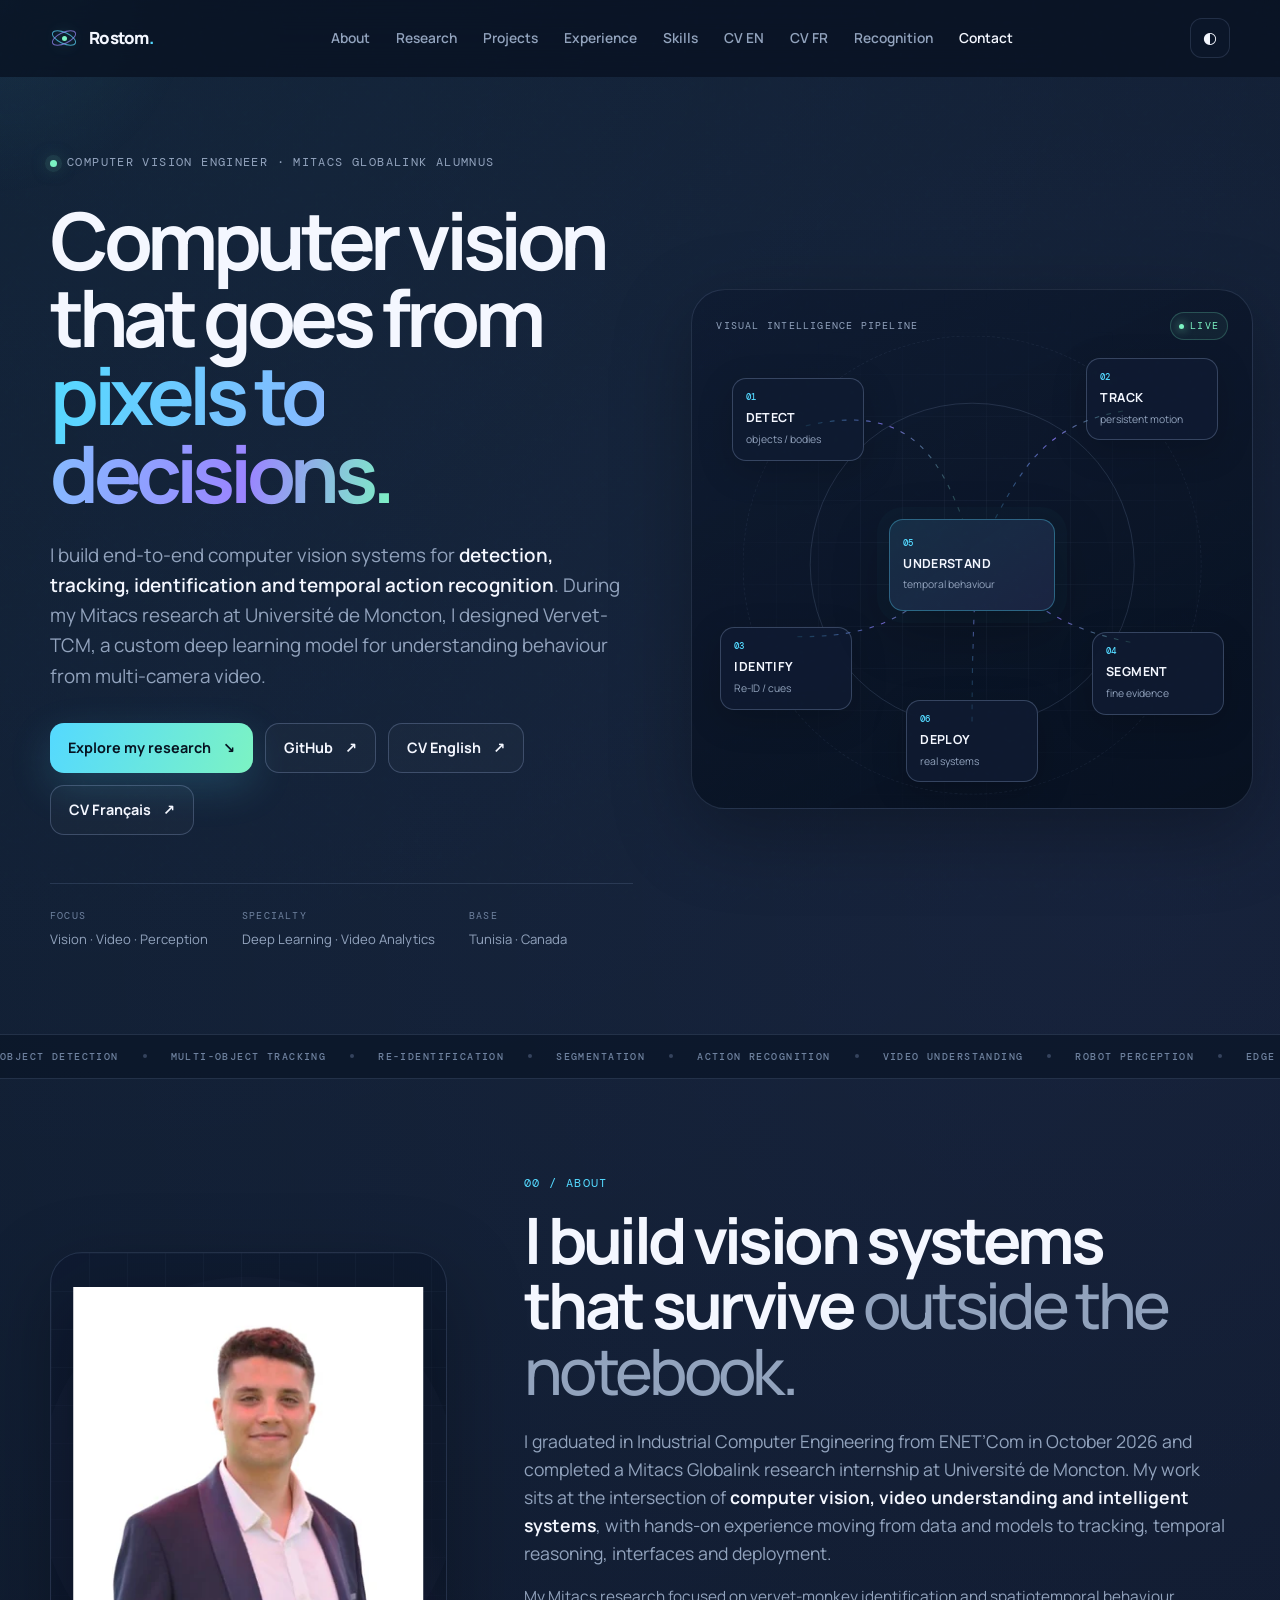
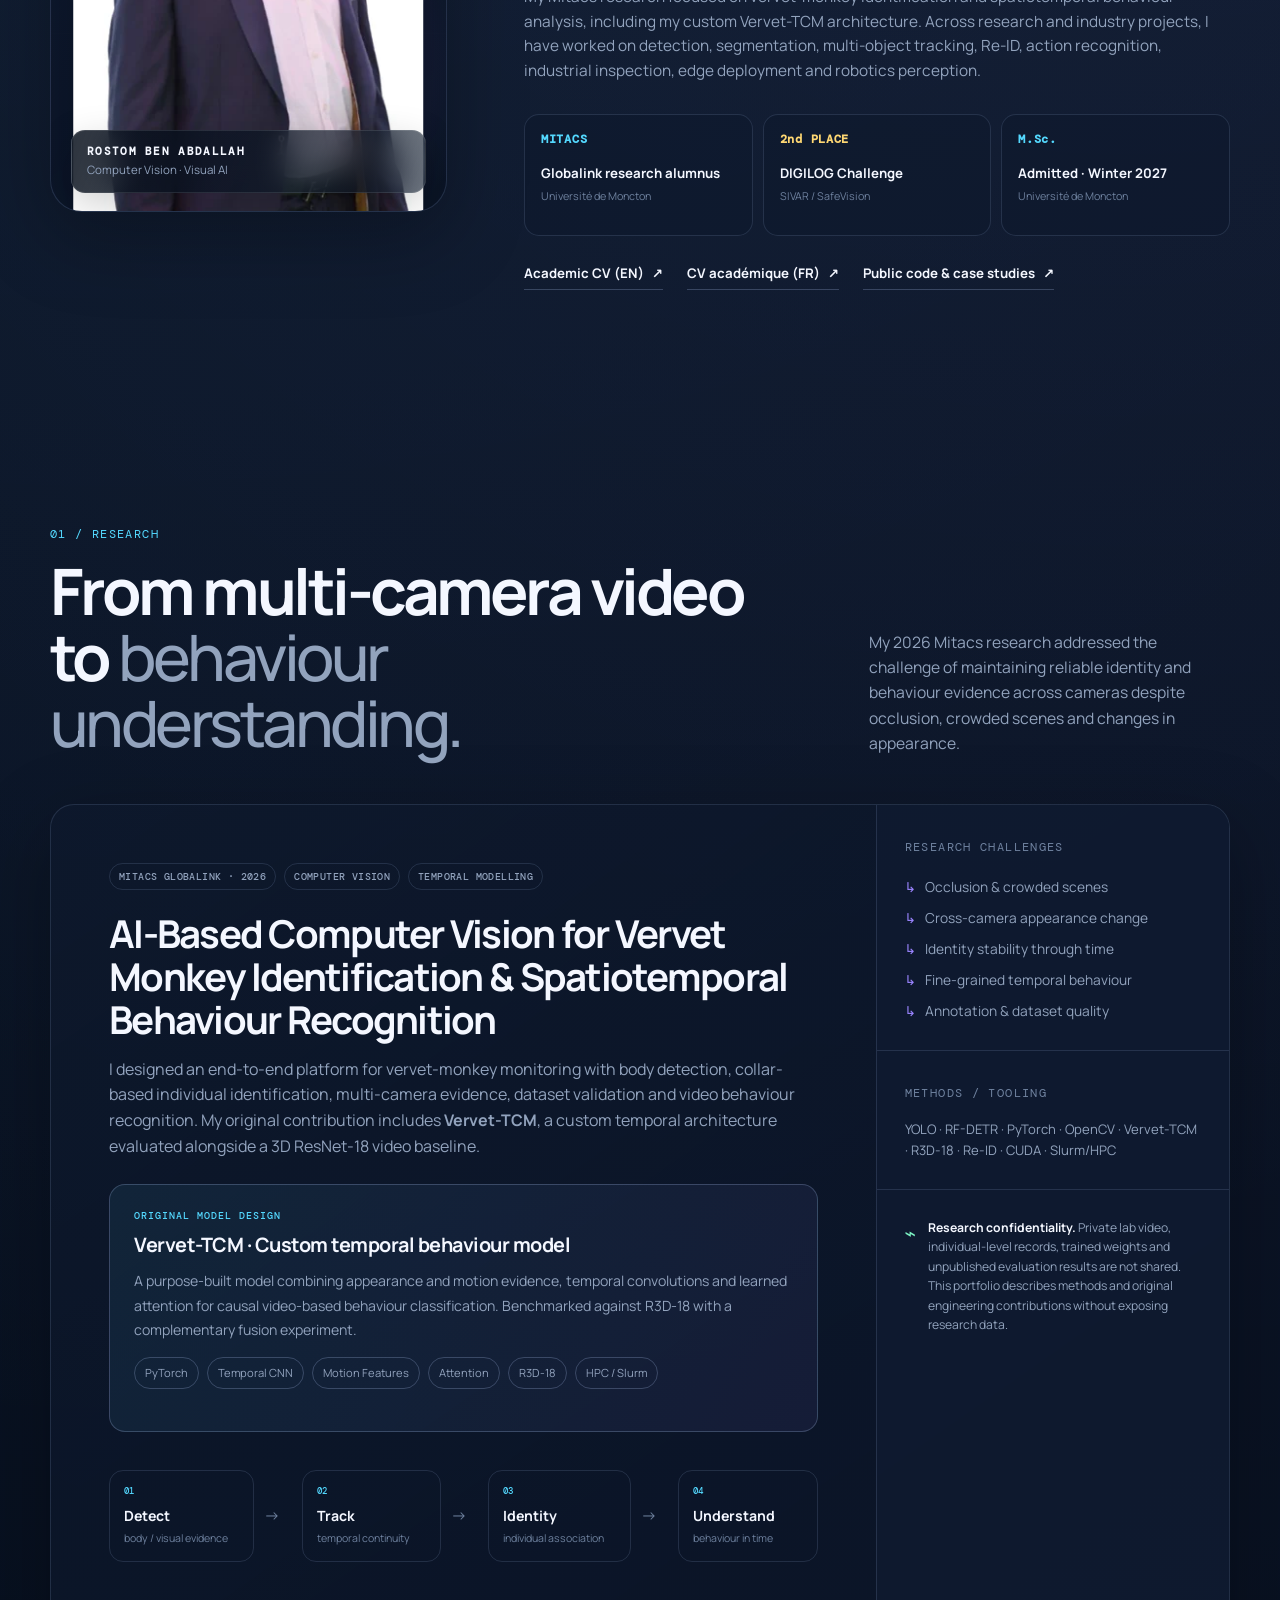
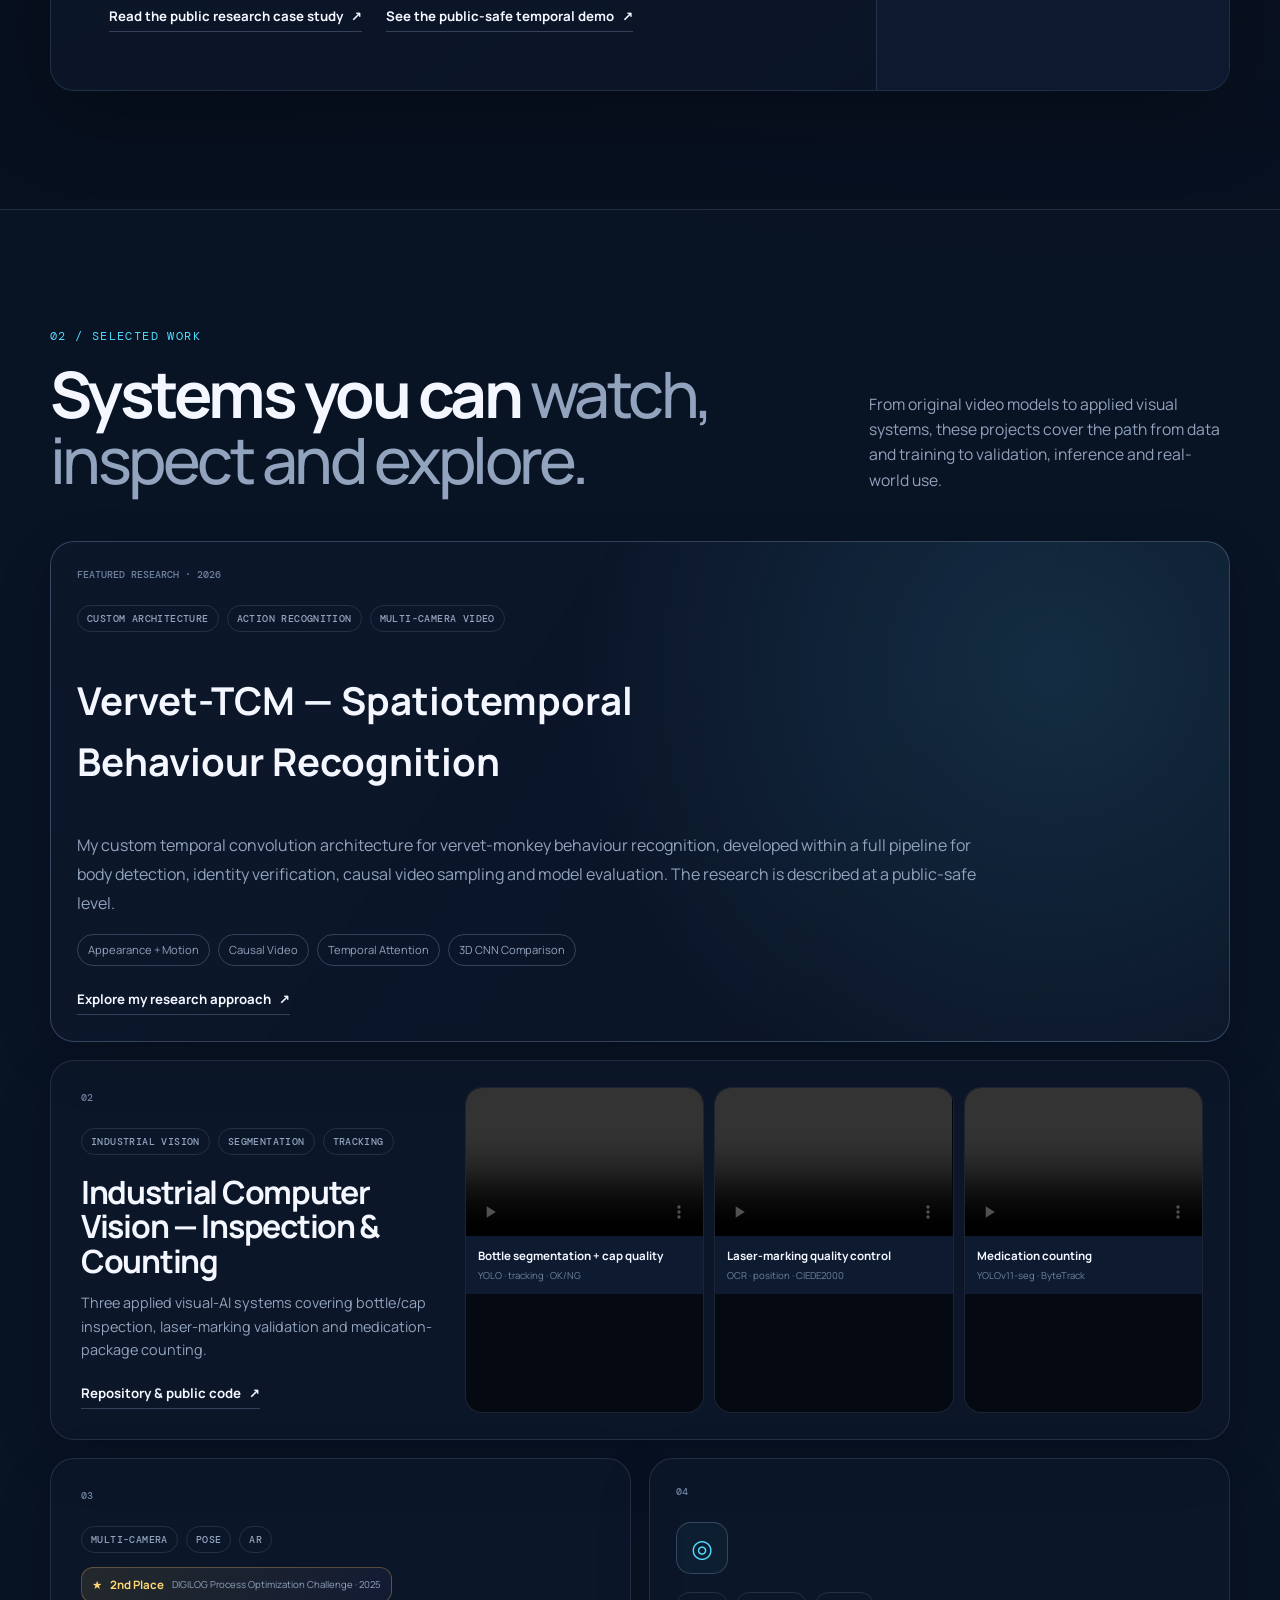
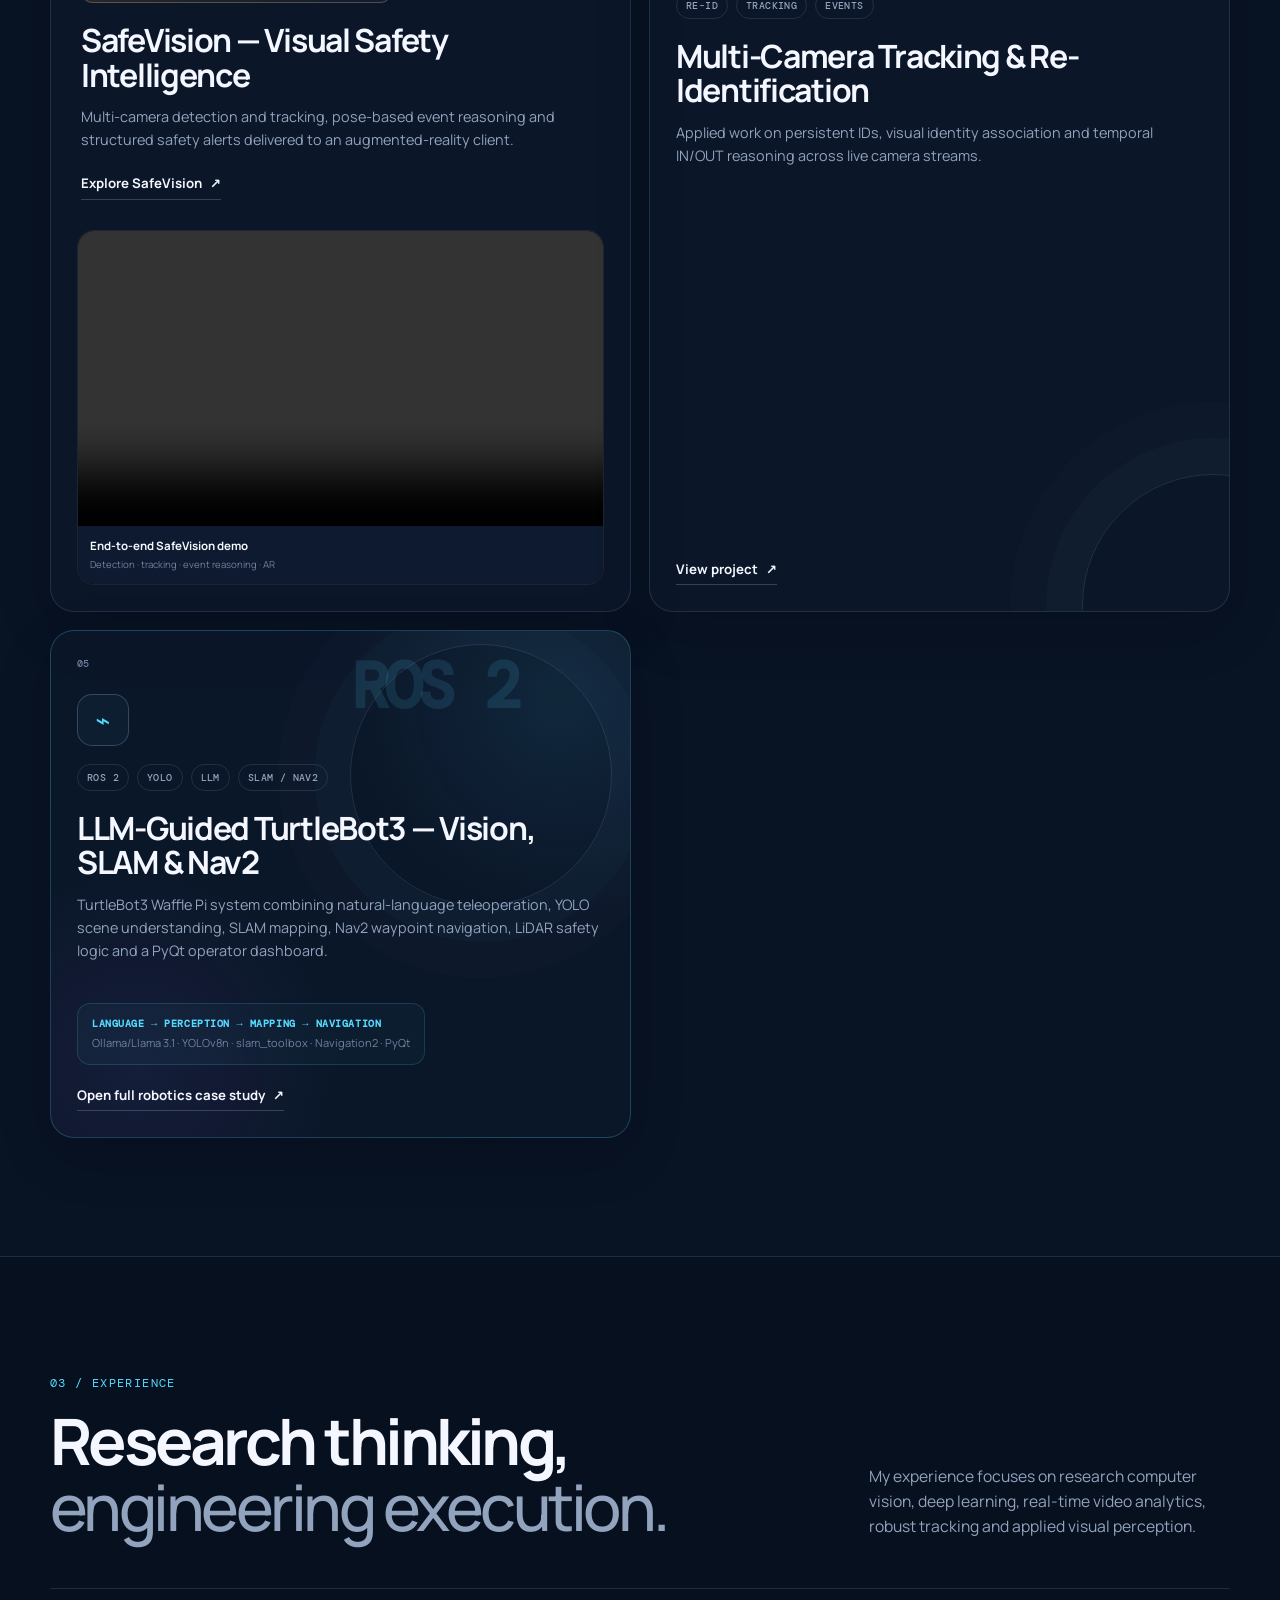
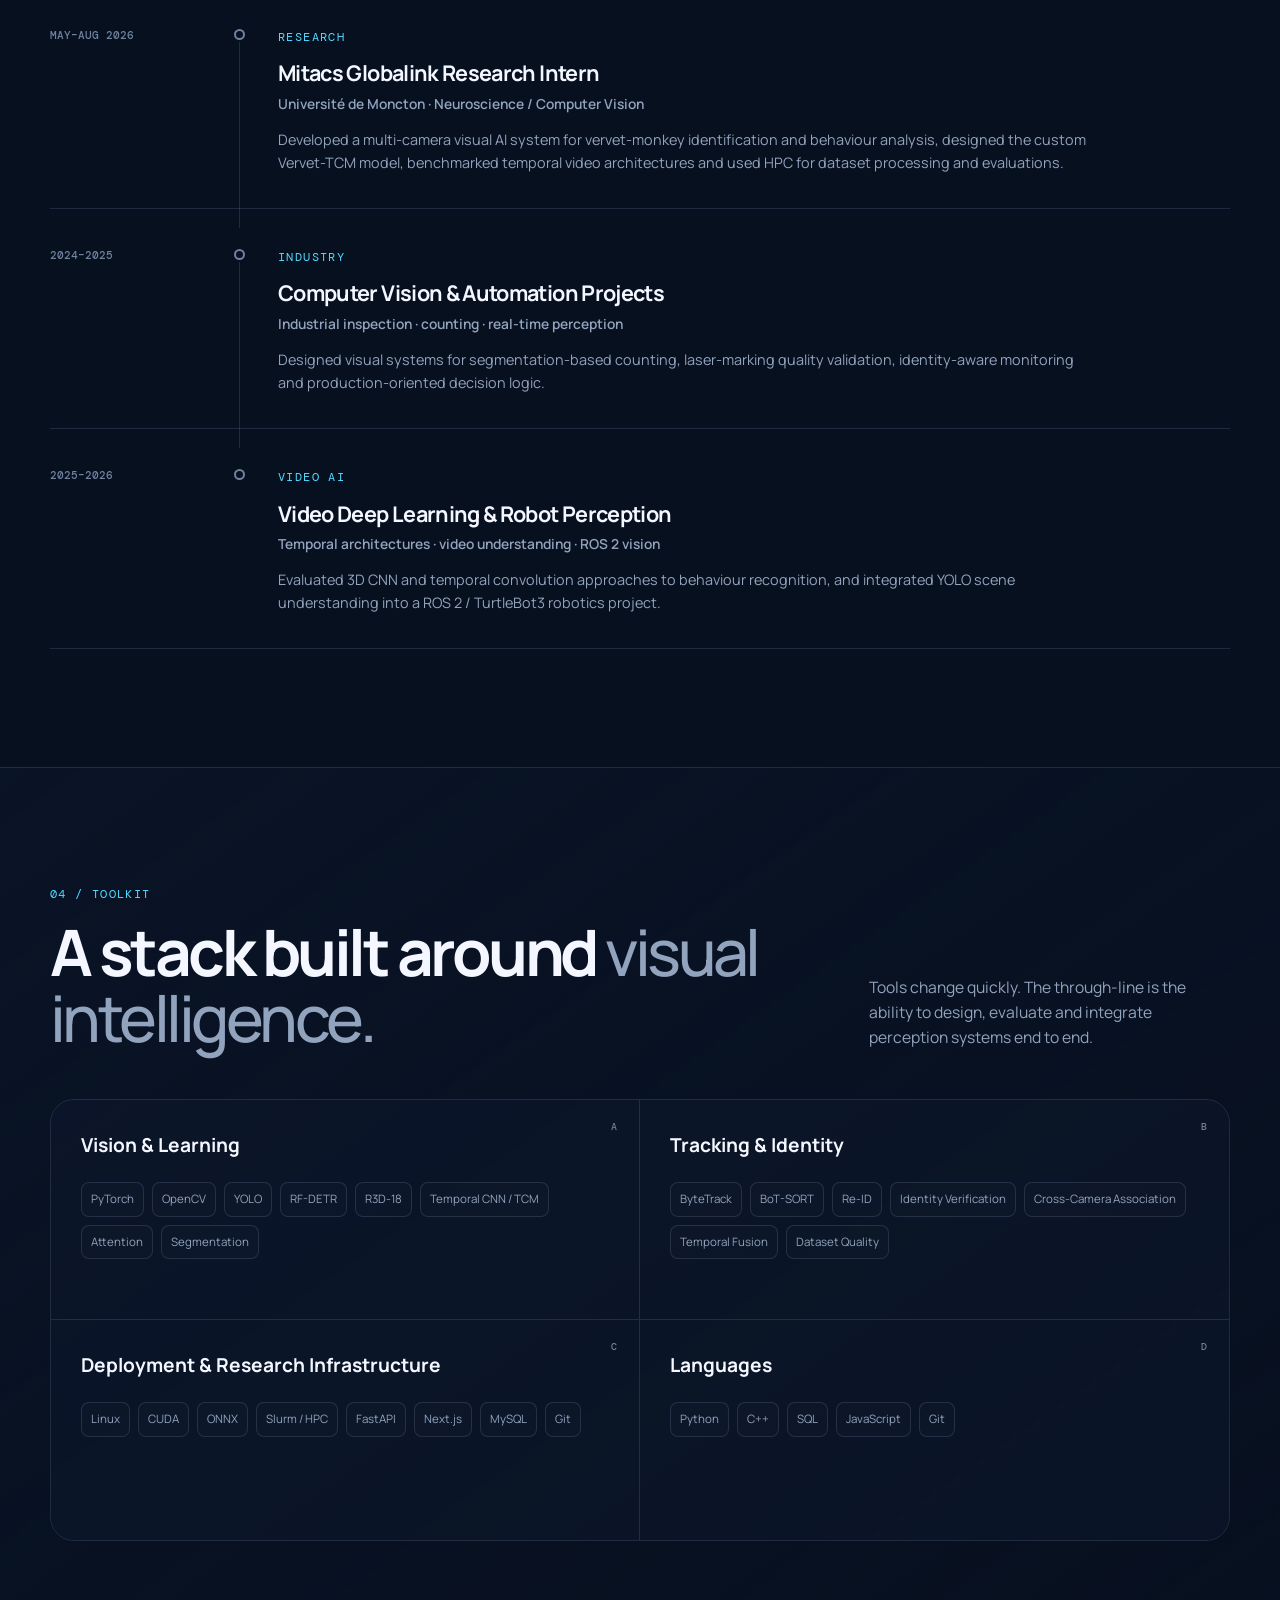
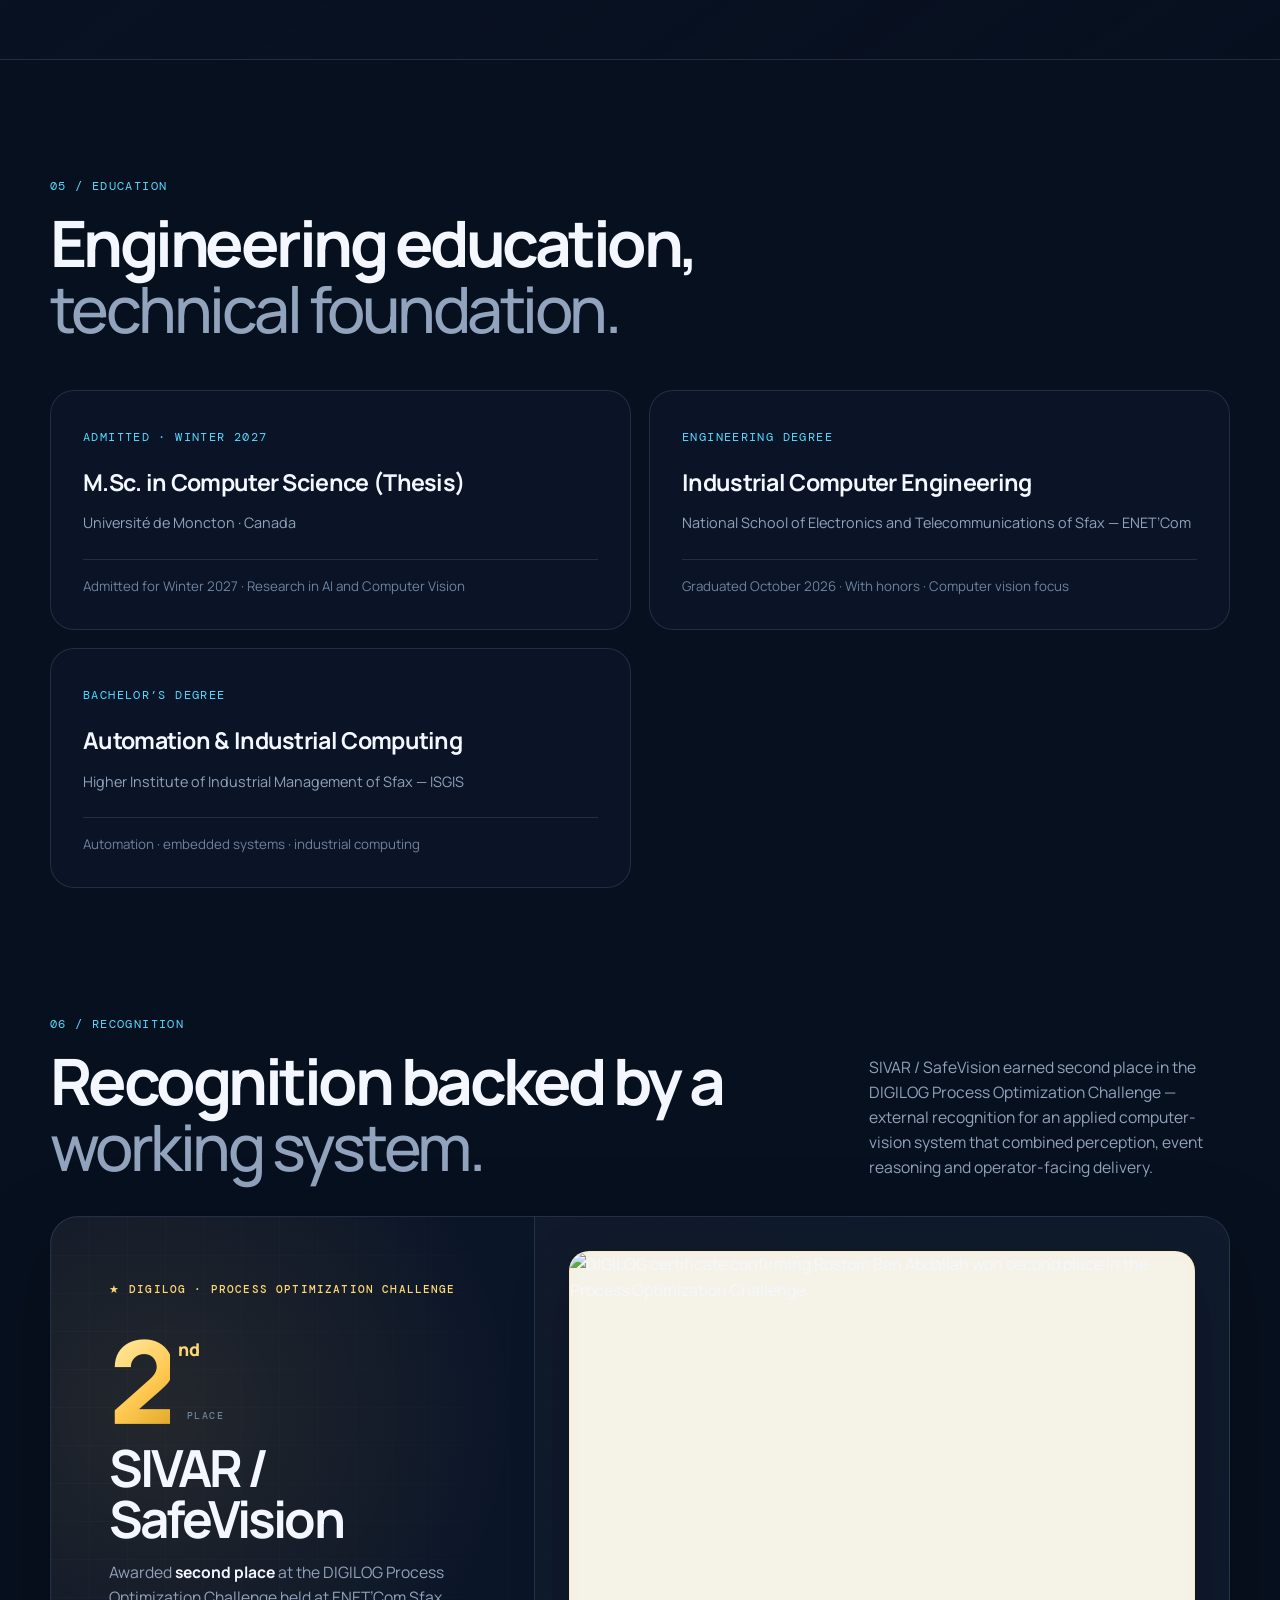
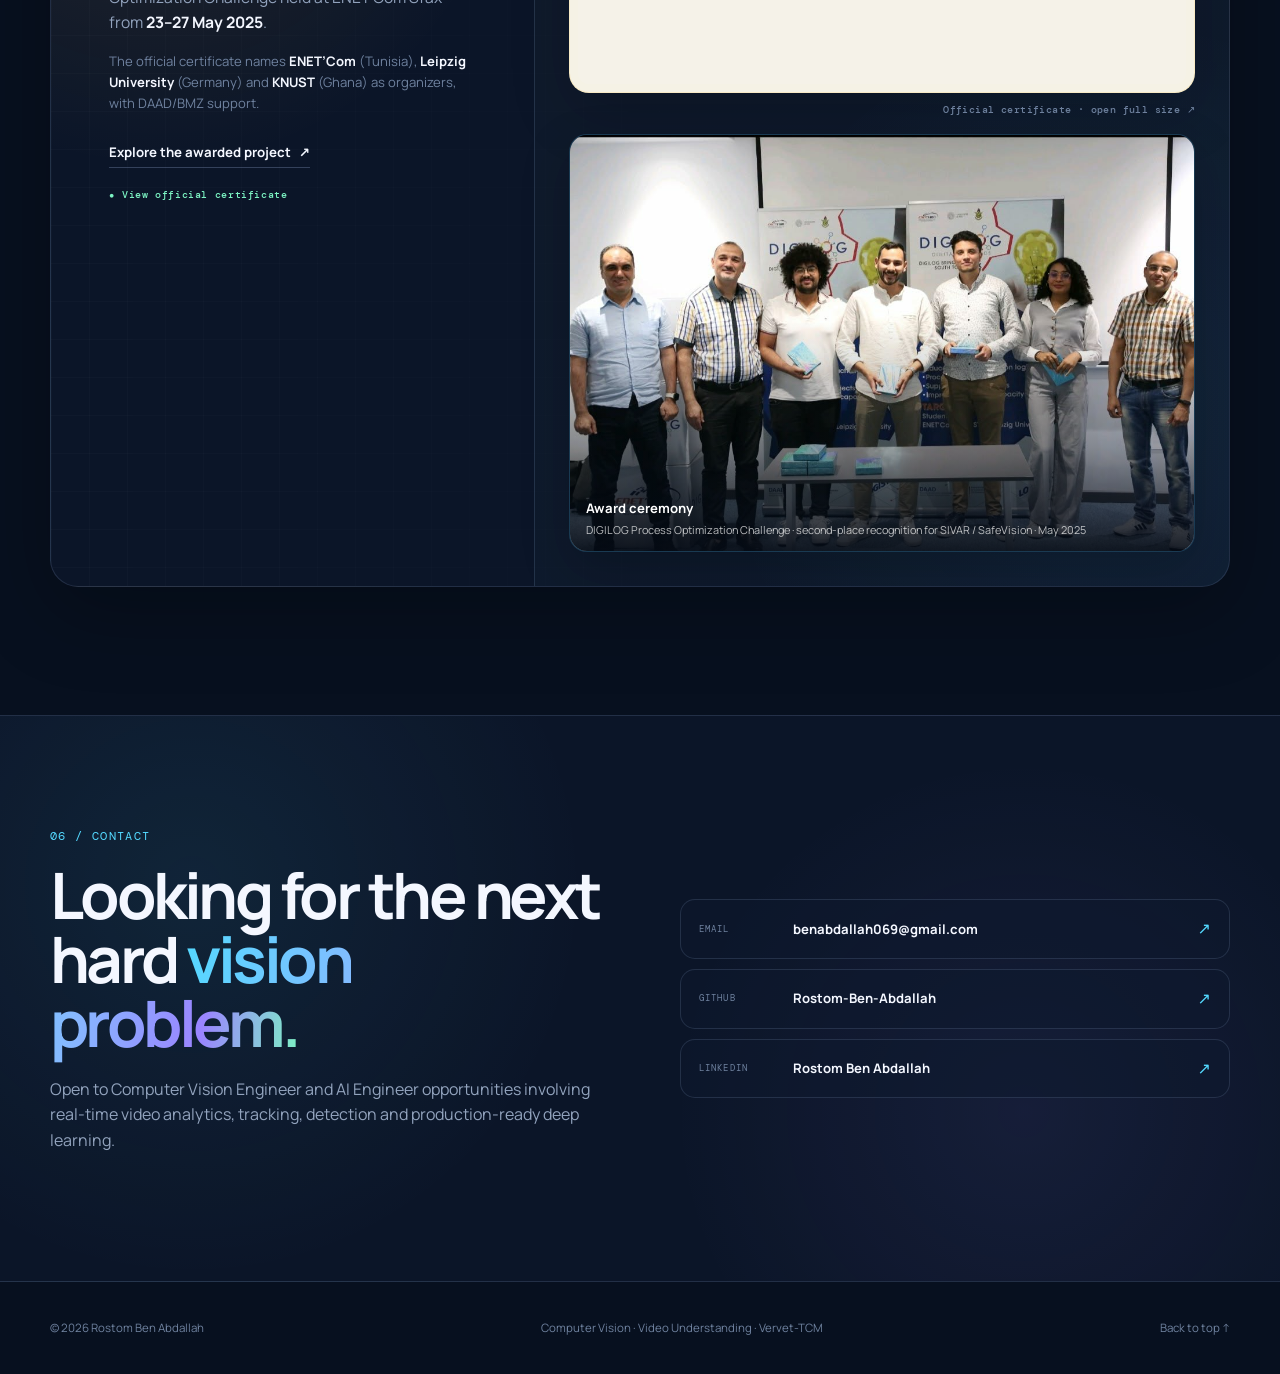
==== commit 11625021: "Remove research interests from portfolio and focus on AI/CV engineering jobs" ====
--- a/index.html
+++ b/index.html
@@ -87,7 +87,7 @@
         </div>
         <div class="hero-meta" aria-label="Research focus summary">
           <div><span class="meta-kicker">FOCUS</span><span>Vision · Video · Perception</span></div>
-          <div><span class="meta-kicker">INTEREST</span><span>M.Sc. admission · Winter 2027</span></div>
+          <div><span class="meta-kicker">SPECIALTY</span><span>Deep Learning · Video Analytics</span></div>
           <div><span class="meta-kicker">BASE</span><span>Tunisia · Canada</span></div>
         </div>
       </div>
@@ -358,18 +358,7 @@
           </div>
         </div>
 
-        <div class="research-interests reveal">
-          <span class="aside-title">RESEARCH INTERESTS</span>
-          <div class="interest-list">
-            <span>Animal & human behaviour understanding</span>
-            <span>Action recognition & temporal video modelling</span>
-            <span>Multi-camera tracking & Re-ID</span>
-            <span>Robotic perception & autonomy</span>
-            <span>3D / multimodal perception</span>
-            <span>Industrial & agricultural computer vision</span>
-            <span>Efficient edge visual AI</span>
-          </div>
-        </div>
+
       </div>
     </section>
 
@@ -377,7 +366,7 @@
       <div class="section-heading reveal">
         <div>
           <span class="section-index">05 / EDUCATION</span>
-          <h2 id="educationTitle">Engineering foundation, <span class="muted">research trajectory.</span></h2>
+          <h2 id="educationTitle">Engineering education, <span class="muted">technical foundation.</span></h2>
         </div>
       </div>
       <div class="education-grid reveal">
@@ -407,7 +396,7 @@
         <div class="contact-copy reveal">
           <span class="section-index">06 / CONTACT</span>
           <h2 id="contactTitle">Looking for the next hard <span class="gradient-text">vision problem.</span></h2>
-          <p>I am open to computer vision / AI engineering opportunities, research collaborations and impactful challenges in video understanding and perception.</p>
+          <p>Open to Computer Vision Engineer and AI Engineer opportunities involving real-time video analytics, tracking, detection and production-ready deep learning.</p>
         </div>
         <div class="contact-actions reveal delay-1">
           <a class="contact-card" href="mailto:benabdallah069@gmail.com">
--- a/styles.css
+++ b/styles.css
@@ -352,3 +352,16 @@
   .contact-card { grid-template-columns: 1fr auto; gap: 5px 10px; }
   .contact-label { grid-column: 1 / -1; }
 }
+
+/* October 2026 research highlights */
+.research-contribution{margin:25px 0;padding:24px;border:1px solid var(--line-strong);border-radius:16px;background:linear-gradient(120deg,rgba(84,217,255,.075),rgba(154,132,255,.07))}
+.contribution-label{display:block;margin-bottom:10px;color:var(--cyan);font:500 .64rem "DM Mono",monospace;letter-spacing:.1em}
+.research-contribution h4{font-size:1.24rem;line-height:1.35;margin:0 0 10px;letter-spacing:-.025em}
+.research-contribution p{margin:0 0 14px;color:var(--muted);font-size:.88rem;line-height:1.75}
+.contribution-tags{display:flex;flex-wrap:wrap;gap:8px;margin:12px 0 18px}
+.contribution-tags span{border:1px solid var(--line-strong);border-radius:999px;padding:6px 10px;font-size:.7rem;color:var(--muted)}
+.project-vervet{grid-column:1/-1;position:relative;overflow:hidden;background:radial-gradient(circle at 85% 25%,rgba(84,217,255,.12),transparent 45%),linear-gradient(125deg,var(--panel),var(--bg-soft));border-color:var(--line-strong)}
+.project-vervet h3{max-width:750px;font-size:clamp(1.7rem,3vw,2.7rem)}
+.project-vervet p{max-width:900px;color:var(--muted);line-height:1.8}
+.project-vervet .text-link{display:inline-flex;margin-top:5px}
+@media(max-width:780px){.project-vervet{grid-column:auto}.research-contribution{padding:18px}}
